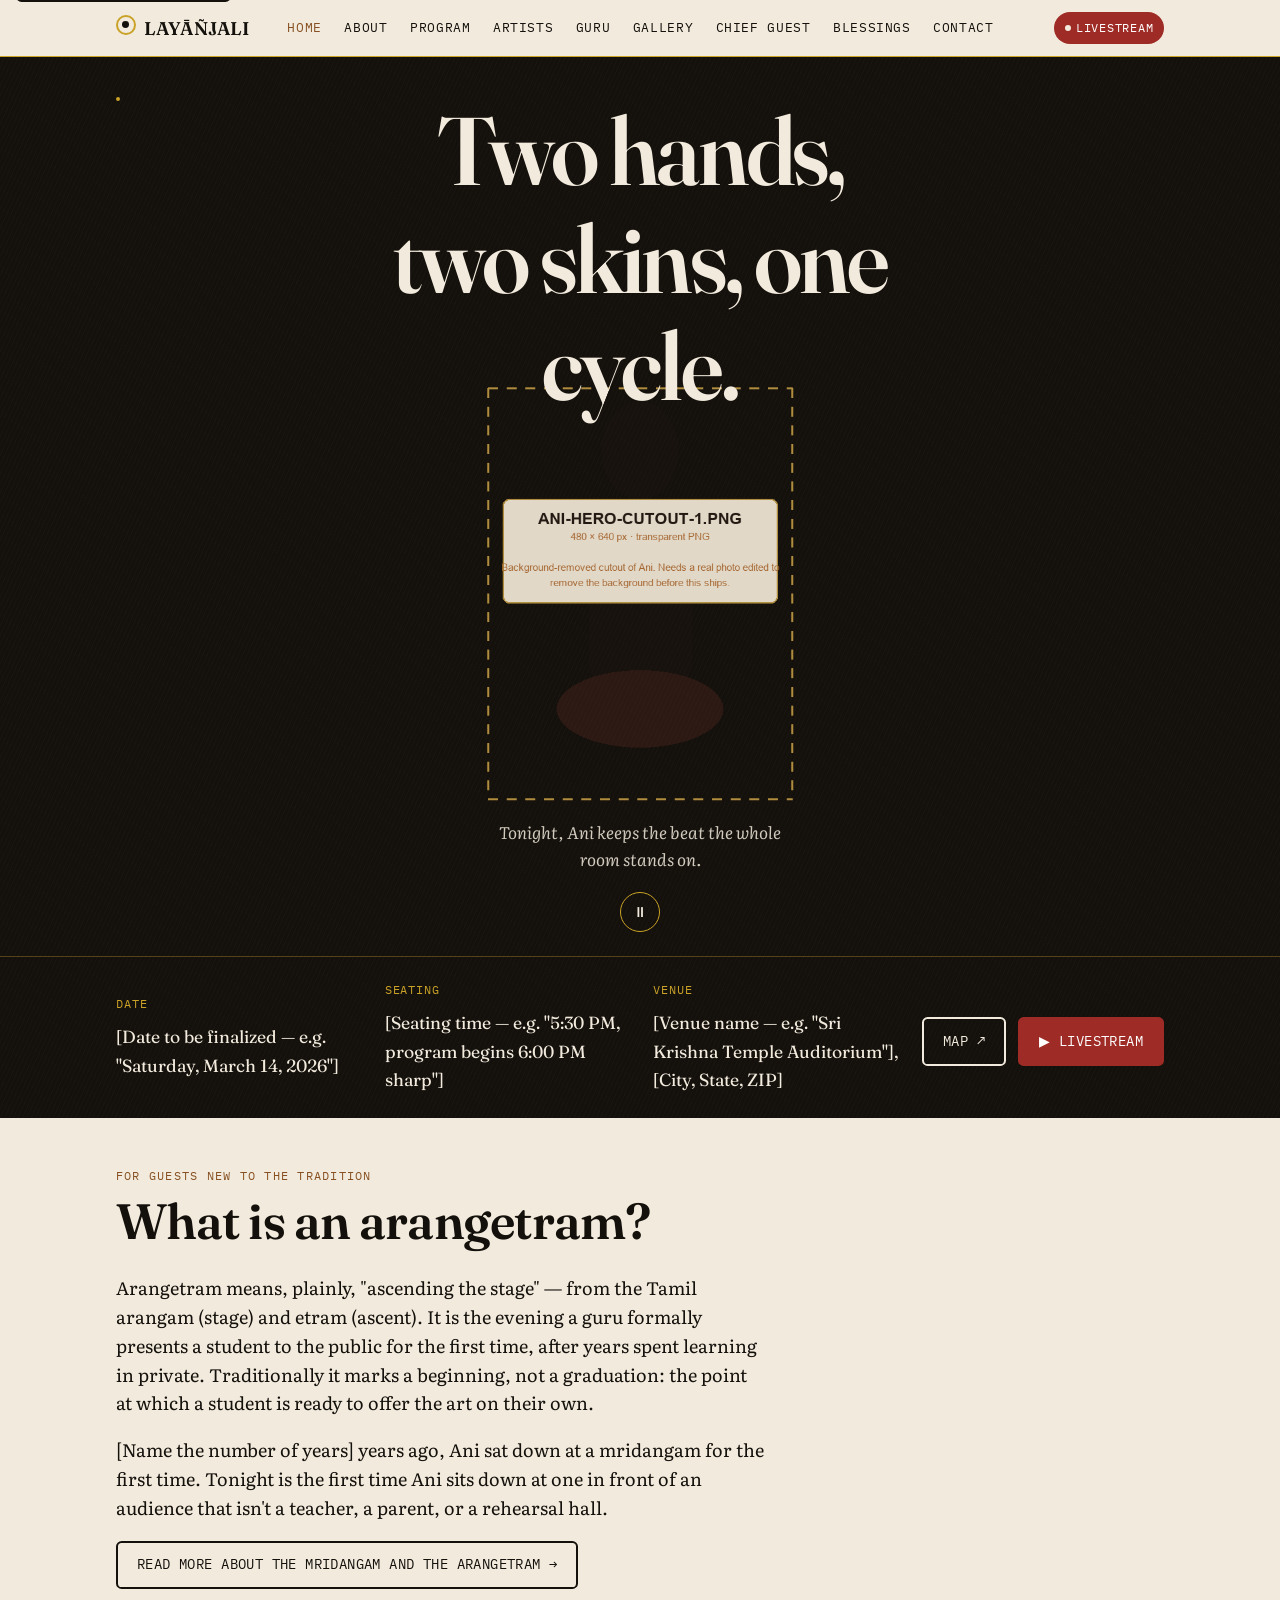
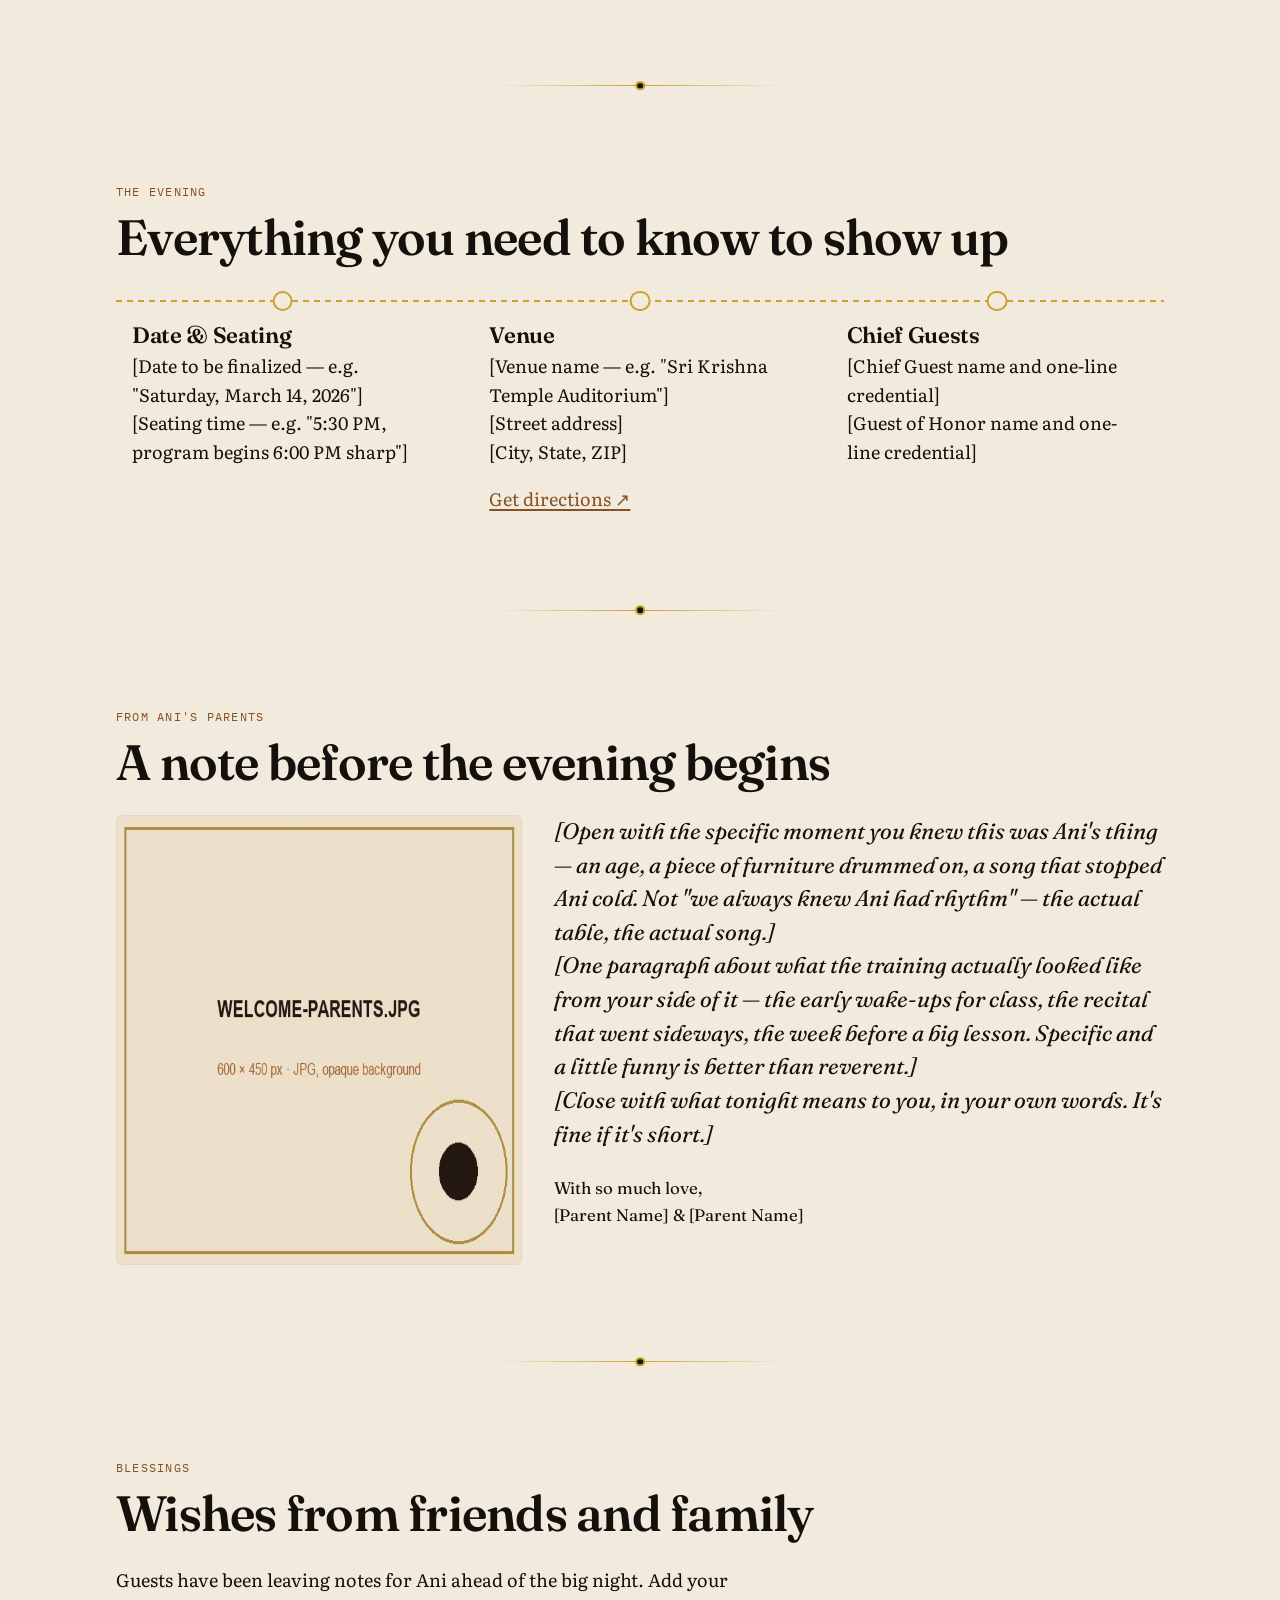
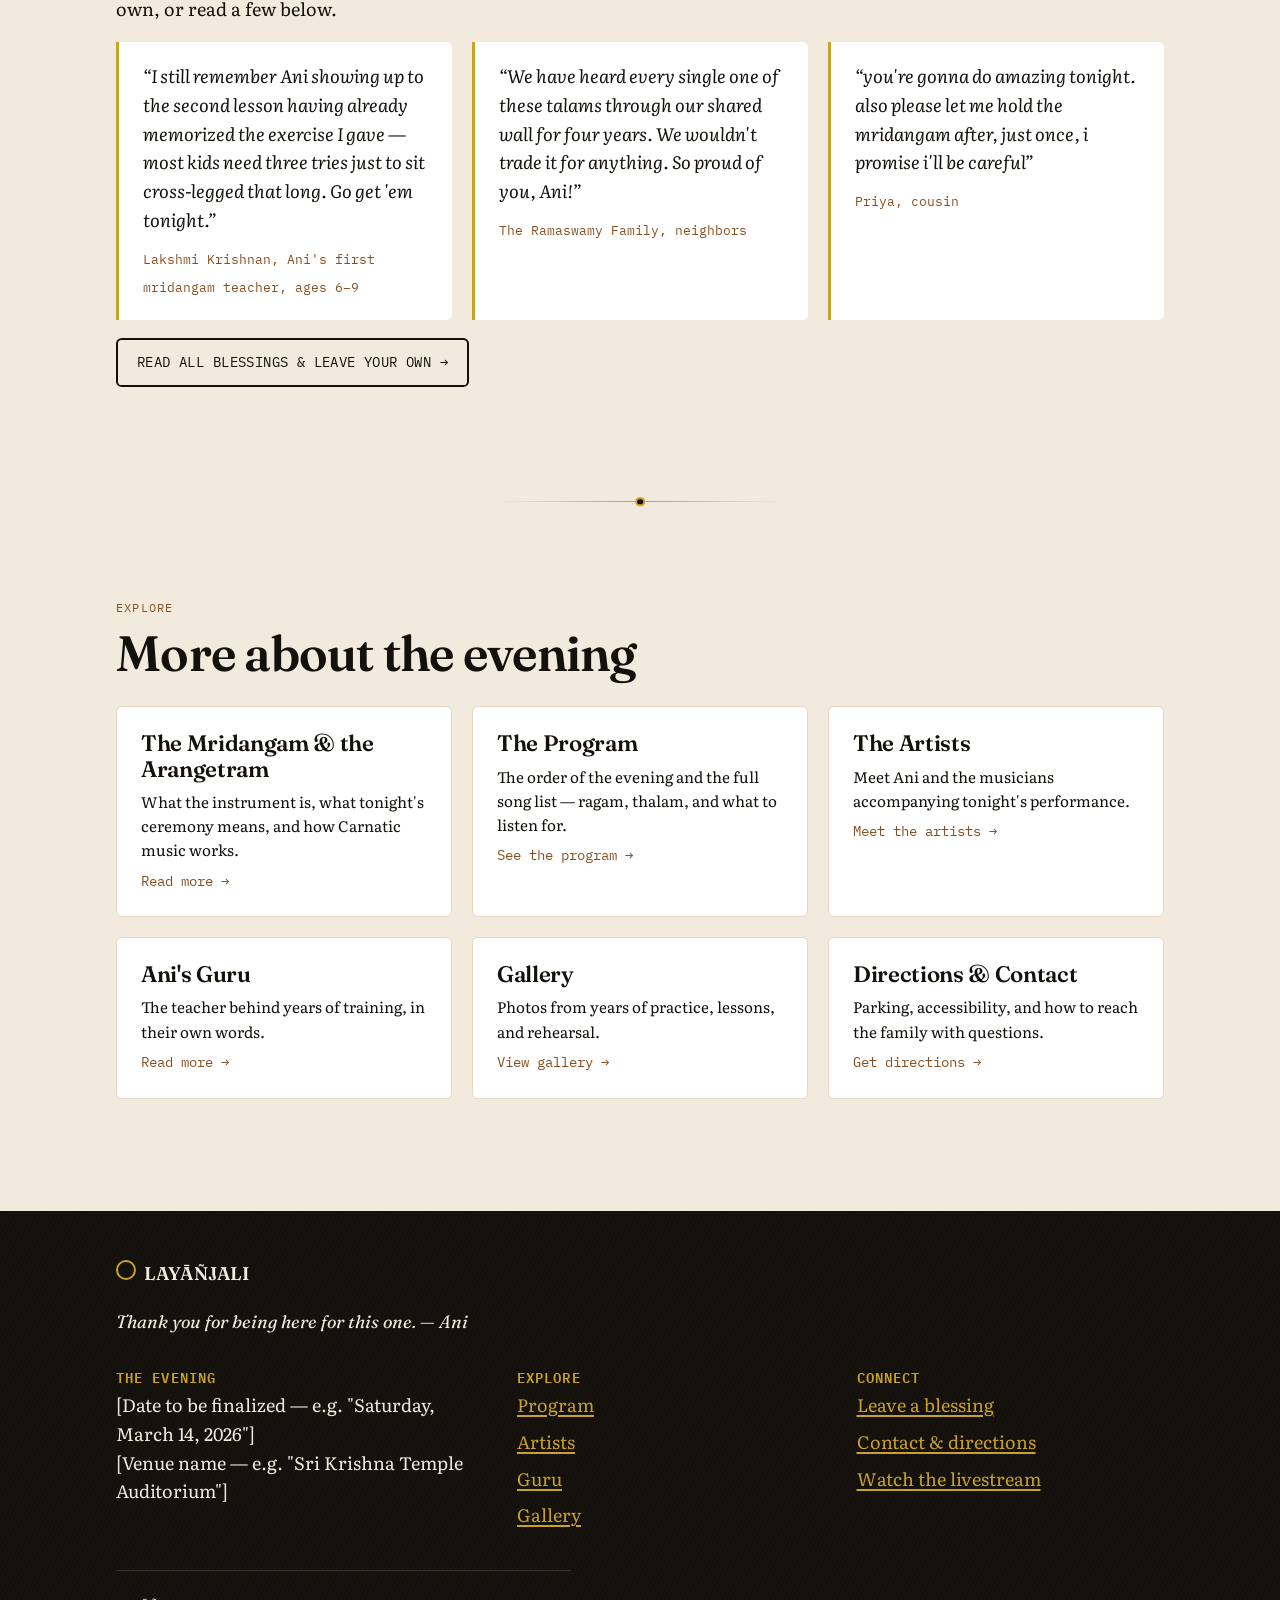
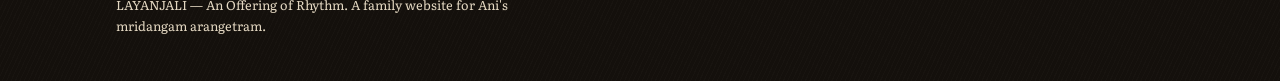
==== index.html @ 980a4de4 "Initial Commit" ====
<!doctype html>
<html lang="en">
<head>
  <meta charset="UTF-8">
  <meta name="viewport" content="width=device-width, initial-scale=1">
  <title>Layāñjali — An Offering of Rhythm | Ani's Mridangam Arangetram</title>
  <meta name="description" content="Join us for Layāñjali, an evening of Carnatic percussion marking Ani's mridangam arangetram — the debut solo stage performance after years of training.">
  <meta property="og:title" content="Layāñjali — An Offering of Rhythm">
  <meta property="og:description" content="Ani's mridangam arangetram. Join us in person or by livestream.">
  <meta property="og:type" content="website">
  <link rel="icon" href="data:image/svg+xml,%3Csvg xmlns='http://www.w3.org/2000/svg' viewBox='0 0 32 32'%3E%3Ccircle cx='16' cy='16' r='14' fill='%23f3e9d8' stroke='%23b08d3e' stroke-width='2'/%3E%3Ccircle cx='16' cy='16' r='6' fill='%23241912'/%3E%3C/svg%3E">
  <link rel="preconnect" href="https://fonts.googleapis.com">
  <link rel="preconnect" href="https://fonts.gstatic.com" crossorigin>
  <link href="https://fonts.googleapis.com/css2?family=Fraunces:ital,wght@0,500;0,600;1,500&amp;family=Literata:ital,wght@0,400;0,600;1,400&amp;family=IBM+Plex+Mono:wght@400;500&amp;display=swap" rel="stylesheet">
  <link rel="stylesheet" href="css/style.css">
  <link rel="stylesheet" href="css/print.css" media="print">
</head>
<body data-page="home">
  <a class="skip-link" href="#main">Skip to main content</a>
  <header class="site-header" id="site-header"></header>

  <main id="main">
    <!--
      {{CONFIRM_TITLE_WITH_GURU}}: the concept title "Layāñjali" (laya + añjali)
      is a proposal, not a final decision — confirm its wording and connotation
      with Ani's guru before it goes on any printed invitations. See README.md.
    -->
    <section class="hero">
      <div class="hero__texture" aria-hidden="true"></div>
      <div class="container">
        <div class="hero__stage">
          <span id="hero-tala-ring" class="hero__ring-halo"></span>
          <div class="hero__slides" id="hero-slides" aria-roledescription="carousel" aria-label="About tonight"></div>
        </div>
        <div class="hero__controls">
          <button class="hero__pause" id="hero-pause" aria-label="Pause slideshow" aria-pressed="false">⏸</button>
        </div>
      </div>
      <p class="visually-hidden" id="hero-live-region" aria-live="polite"></p>
      <div class="event-strip" id="event-strip"></div>
    </section>

    <section class="section container">
      <span class="eyebrow">For guests new to the tradition</span>
      <h2>What is an arangetram?</h2>
      <div id="arangetram-teaser"></div>
    </section>

    <div class="tala-divider" aria-hidden="true"><span class="tala-divider__arc"></span></div>

    <section class="section container">
      <span class="eyebrow">The Evening</span>
      <h2>Everything you need to know to show up</h2>
      <div class="evening-blocks" id="evening-blocks"></div>
    </section>

    <div class="tala-divider" aria-hidden="true"><span class="tala-divider__arc"></span></div>

    <section class="section container">
      <span class="eyebrow">From Ani's parents</span>
      <h2>A note before the evening begins</h2>
      <div class="welcome" id="parents-welcome"></div>
    </section>

    <div class="tala-divider" aria-hidden="true"><span class="tala-divider__arc"></span></div>

    <section class="section container">
      <span class="eyebrow">Blessings</span>
      <h2>Wishes from friends and family</h2>
      <p>Guests have been leaving notes for Ani ahead of the big night. Add your own, or read a few below.</p>
      <ul class="card-grid" id="blessings-preview" style="list-style:none;padding:0;"></ul>
      <p><a class="btn" href="blessings.html">Read all blessings &amp; leave your own →</a></p>
    </section>

    <div class="tala-divider" aria-hidden="true"><span class="tala-divider__arc"></span></div>

    <section class="section container">
      <span class="eyebrow">Explore</span>
      <h2>More about the evening</h2>
      <div class="card-grid">
        <a class="card" href="about.html">
          <h3>The Mridangam &amp; the Arangetram</h3>
          <p>What the instrument is, what tonight's ceremony means, and how Carnatic music works.</p>
          <span class="card__arrow">Read more →</span>
        </a>
        <a class="card" href="program.html">
          <h3>The Program</h3>
          <p>The order of the evening and the full song list — ragam, thalam, and what to listen for.</p>
          <span class="card__arrow">See the program →</span>
        </a>
        <a class="card" href="artists.html">
          <h3>The Artists</h3>
          <p>Meet Ani and the musicians accompanying tonight's performance.</p>
          <span class="card__arrow">Meet the artists →</span>
        </a>
        <a class="card" href="guru.html">
          <h3>Ani's Guru</h3>
          <p>The teacher behind years of training, in their own words.</p>
          <span class="card__arrow">Read more →</span>
        </a>
        <a class="card" href="gallery.html">
          <h3>Gallery</h3>
          <p>Photos from years of practice, lessons, and rehearsal.</p>
          <span class="card__arrow">View gallery →</span>
        </a>
        <a class="card" href="contact.html">
          <h3>Directions &amp; Contact</h3>
          <p>Parking, accessibility, and how to reach the family with questions.</p>
          <span class="card__arrow">Get directions →</span>
        </a>
      </div>
    </section>
  </main>

  <footer class="site-footer" id="site-footer"></footer>

  <script src="js/content.js"></script>
  <script src="js/render.js"></script>
  <script src="js/main.js"></script>
</body>
</html>
---- css/style.css ----
/* =========================================================================
   Layāñjali — main stylesheet
   Design system: jackfruit wood, syahi black, brass, leather lacing, chalk.
   Mobile-first. See README.md for the palette/type rationale.
   ========================================================================= */

:root {
  /* palette — see README "Palette & contrast" for the full ratio table */
  --syahi: #14100c;        /* near-black drumhead paste — dark ground */
  --chalk: #f2ebdd;        /* kolam chalk — light ground / text-on-dark */
  --chalk-dim: #e4d8c2;    /* chalk, dimmed — hairlines/borders on light bg */
  --jackfruit: #a9642b;    /* wood — fills, icons, buttons (pair with white text) */
  --jackfruit-ink: #875022;/* wood, darkened — link/text color on light bg only */
  --lacing: #6e4b2a;       /* leather lacing — borders/chips, never text-on-dark */
  --brass: #c9a227;        /* temple brass — ornament, ring, links on dark bg */
  --kumkum: #9e2b25;       /* single hot accent — livestream pill, primary CTA */
  --white: #ffffff;

  /* type */
  --font-display: "Fraunces", "Iowan Old Style", "Georgia", serif;
  --font-body: "Literata", "Iowan Old Style", "Georgia", serif;
  --font-mono: "IBM Plex Mono", "SFMono-Regular", Menlo, Consolas, monospace;

  --step-0: clamp(1rem, 0.95rem + 0.25vw, 1.125rem);
  --step-1: clamp(1.2rem, 1.1rem + 0.5vw, 1.4rem);
  --step-2: clamp(1.55rem, 1.3rem + 1.2vw, 2.1rem);
  --step-3: clamp(2.1rem, 1.6rem + 2.2vw, 3.1rem);
  --step-4: clamp(2.9rem, 2rem + 4vw, 5rem);
  --step-hero: clamp(3.1rem, 2.2rem + 5vw, 6rem);

  --content-max: 68rem;
  --radius: 0.35rem;
  --focus-ring: 3px solid var(--brass);
}

*, *::before, *::after { box-sizing: border-box; }

html {
  scroll-behavior: smooth;
}
@media (prefers-reduced-motion: reduce) {
  html { scroll-behavior: auto; }
  *, *::before, *::after {
    animation-duration: 0.001ms !important;
    animation-iteration-count: 1 !important;
    transition-duration: 0.001ms !important;
    scroll-behavior: auto !important;
  }
}

body {
  margin: 0;
  background: var(--chalk);
  color: var(--syahi);
  font-family: var(--font-body);
  font-size: var(--step-0);
  line-height: 1.6;
  -webkit-font-smoothing: antialiased;
  min-width: 0;
}

img { max-width: 100%; display: block; }

h1, h2, h3, h4 {
  font-family: var(--font-display);
  color: var(--syahi);
  line-height: 1.12;
  letter-spacing: -0.015em;
  margin: 0 0 0.5em;
  font-weight: 600;
}
h1 { font-size: var(--step-4); }
h2 { font-size: var(--step-3); }
h3 { font-size: var(--step-2); }
h4 { font-size: var(--step-1); }

p { margin: 0 0 1em; max-width: 65ch; }

a {
  color: var(--jackfruit-ink);
  text-decoration-thickness: 1.5px;
  text-underline-offset: 0.15em;
}
a:hover { color: var(--kumkum); }

:focus-visible {
  outline: var(--focus-ring);
  outline-offset: 3px;
}

.container {
  max-width: var(--content-max);
  margin-inline: auto;
  padding-inline: 1.25rem;
  min-width: 0;
}

.visually-hidden {
  position: absolute;
  width: 1px; height: 1px;
  overflow: hidden;
  clip: rect(0 0 0 0);
  white-space: nowrap;
  border: 0; padding: 0; margin: -1px;
}

.skip-link {
  position: absolute;
  left: 1rem;
  top: -3rem;
  background: var(--syahi);
  color: var(--chalk);
  padding: 0.6em 1em;
  border-radius: var(--radius);
  z-index: 200;
  transition: top 0.2s ease;
}
.skip-link:focus { top: 1rem; }

/* -------------------------------------------------------------------- */
/* Wordmark                                                              */
/* -------------------------------------------------------------------- */

.wordmark {
  display: inline-flex;
  align-items: baseline;
  gap: 0.5rem;
  font-family: var(--font-display);
  font-weight: 600;
  letter-spacing: 0.01em;
  color: var(--syahi);
  text-decoration: none;
  min-width: 0;
}
.wordmark:hover { color: var(--syahi); }
.wordmark__mark {
  position: relative;
  display: inline-block;
  width: 1.1em;
  height: 1.1em;
  border-radius: 50%;
  border: 2px solid var(--brass);
  flex: none;
}
.wordmark__mark::after {
  content: "";
  position: absolute;
  inset: 28%;
  border-radius: 50%;
  background: var(--syahi);
}
.wordmark__text {
  font-size: 1.15rem;
  overflow: hidden;
  text-overflow: ellipsis;
  white-space: nowrap;
}

/* -------------------------------------------------------------------- */
/* Tala ring — the signature element. An 8-tick ring standing for the    */
/* 8-beat Adi talam cycle: a syahi hub, 8 ticks, the first beat (sam)    */
/* visually distinct, and one tick lit per carousel transition.         */
/* -------------------------------------------------------------------- */

.tala-ring {
  --size: 2.75rem;
  width: var(--size);
  height: var(--size);
  position: relative;
  flex: none;
}
.tala-ring__hub {
  position: absolute;
  inset: 30%;
  border-radius: 50%;
  background: var(--syahi);
  border: 2px solid var(--brass);
}
.tala-ring__tick {
  position: absolute;
  width: 6%;
  height: 20%;
  left: 50%;
  top: 3%;
  background: var(--chalk-dim);
  transform-origin: 50% calc(var(--size) * 0.47);
  border-radius: 3px;
  opacity: 0.6;
}
.tala-ring__tick.is-sam {
  height: 26%;
  width: 8%;
  background: var(--brass);
  opacity: 0.85;
}
.tala-ring__tick.is-active {
  background: var(--kumkum);
  opacity: 1;
  box-shadow: 0 0 0.6em rgba(158, 43, 37, 0.55);
}
.tala-ring__tick.is-sam.is-active { background: var(--brass); box-shadow: 0 0 0.6em rgba(201, 162, 39, 0.6); }
.tala-ring[data-count="8"] .tala-ring__tick:nth-of-type(1) { transform: translateX(-50%) rotate(0deg); }
.tala-ring[data-count="8"] .tala-ring__tick:nth-of-type(2) { transform: translateX(-50%) rotate(45deg); }
.tala-ring[data-count="8"] .tala-ring__tick:nth-of-type(3) { transform: translateX(-50%) rotate(90deg); }
.tala-ring[data-count="8"] .tala-ring__tick:nth-of-type(4) { transform: translateX(-50%) rotate(135deg); }
.tala-ring[data-count="8"] .tala-ring__tick:nth-of-type(5) { transform: translateX(-50%) rotate(180deg); }
.tala-ring[data-count="8"] .tala-ring__tick:nth-of-type(6) { transform: translateX(-50%) rotate(225deg); }
.tala-ring[data-count="8"] .tala-ring__tick:nth-of-type(7) { transform: translateX(-50%) rotate(270deg); }
.tala-ring[data-count="8"] .tala-ring__tick:nth-of-type(8) { transform: translateX(-50%) rotate(315deg); }

/* the hero halo variant: large, sits behind the portrait as a compositional anchor */
.hero__ring-halo.tala-ring {
  --size: clamp(220px, 28vw + 140px, 300px);
  position: absolute;
  top: 46%;
  left: 50%;
  transform: translate(-50%, -50%);
  z-index: 0;
}
.hero__ring-halo .tala-ring__tick { background: rgba(242, 235, 221, 0.28); }
.hero__ring-halo .tala-ring__tick.is-sam { background: var(--brass); opacity: 0.9; }
.hero__ring-halo .tala-ring__tick.is-active { background: var(--kumkum); opacity: 1; }
.hero__ring-halo .tala-ring__tick.is-sam.is-active { background: var(--brass); }
.hero__ring-halo .tala-ring__hub { border-color: var(--brass); background: var(--syahi); }

.tala-divider {
  display: flex;
  justify-content: center;
  margin: 3rem 0;
}
.tala-divider__arc {
  width: 100%;
  max-width: 18rem;
  height: 1px;
  background: linear-gradient(to right, transparent, var(--brass), transparent);
  position: relative;
}
.tala-divider__arc::before {
  content: "";
  position: absolute;
  left: 50%;
  top: 50%;
  transform: translate(-50%, -50%);
  width: 0.6rem;
  height: 0.6rem;
  border-radius: 50%;
  background: var(--syahi);
  border: 2px solid var(--brass);
}

/* -------------------------------------------------------------------- */
/* Header / nav — explicit 3-column grid: wordmark / centered nav /      */
/* livestream+toggle. min-width:0 on every column so a long nav list    */
/* wraps or shrinks instead of forcing the row wider than the viewport. */
/* -------------------------------------------------------------------- */

.site-header {
  position: sticky;
  top: 0;
  z-index: 100;
  background: var(--chalk);
  border-bottom: 1px solid var(--brass);
}
.header-grid {
  display: grid;
  grid-template-columns: auto 1fr auto;
  align-items: center;
  gap: 1rem;
  padding-block: 0.75rem;
}
.header-grid > * { min-width: 0; }
.header-grid .wordmark { grid-column: 1; justify-self: start; }
.header-grid .nav-drawer { grid-column: 2; justify-self: center; }
.header-grid .header-actions { grid-column: 3; justify-self: end; }

.header-actions {
  display: flex;
  align-items: center;
  gap: 0.75rem;
  min-width: 0;
}

.livestream-pill {
  display: inline-flex;
  align-items: center;
  gap: 0.4em;
  background: var(--kumkum);
  color: var(--white);
  font-family: var(--font-mono);
  font-size: 0.78rem;
  letter-spacing: 0.06em;
  text-transform: uppercase;
  padding: 0.5em 0.85em;
  border-radius: 999px;
  text-decoration: none;
  white-space: nowrap;
}
.livestream-pill:hover { background: var(--syahi); color: var(--white); }
.livestream-pill__dot {
  width: 0.5em; height: 0.5em; border-radius: 50%;
  background: var(--chalk);
  animation: pulse 2s ease-in-out infinite;
  flex: none;
}
@keyframes pulse { 0%, 100% { opacity: 1; } 50% { opacity: 0.35; } }

/* Below ~352px, wordmark + pill label + hamburger can't all fit legibly —
   drop the pill to an icon-only dot so nothing truncates or overlaps. */
@media (max-width: 22rem) {
  .livestream-pill { padding: 0.5em; }
  .livestream-pill__label { display: none; }
  .header-actions { gap: 0.5rem; }
}

.menu-toggle {
  background: none;
  border: 2px solid var(--syahi);
  border-radius: var(--radius);
  width: 2.75rem;
  height: 2.75rem;
  display: inline-flex;
  align-items: center;
  justify-content: center;
  cursor: pointer;
  flex: none;
}
.menu-toggle__bars,
.menu-toggle__bars::before,
.menu-toggle__bars::after {
  content: "";
  display: block;
  width: 1.4rem;
  height: 2px;
  background: var(--syahi);
  position: relative;
}
.menu-toggle__bars::before { position: absolute; top: -6px; }
.menu-toggle__bars::after { position: absolute; top: 6px; }

.nav-drawer {
  position: fixed;
  inset: 0;
  background: var(--syahi);
  color: var(--chalk);
  z-index: 150;
  transform: translateX(100%);
  transition: transform 0.35s ease;
  overflow-y: auto;
}
.nav-drawer.is-open { transform: translateX(0); }
.nav-drawer__top {
  display: flex;
  justify-content: space-between;
  align-items: center;
  padding: 1.1rem 1.25rem;
  border-bottom: 1px solid rgba(242,235,221,0.15);
}
.nav-drawer__top .wordmark, .nav-drawer__top .wordmark:hover { color: var(--chalk); }
.nav-drawer__close {
  background: none;
  border: 2px solid var(--chalk);
  color: var(--chalk);
  width: 2.75rem;
  height: 2.75rem;
  border-radius: var(--radius);
  font-size: 1.4rem;
  line-height: 1;
  cursor: pointer;
}
.nav-drawer__list {
  list-style: none;
  margin: 0;
  padding: 1rem 1.25rem 2rem;
}
.nav-drawer__list li + li { border-top: 1px solid rgba(242,235,221,0.12); }
.nav-drawer__list a {
  display: block;
  padding: 1rem 0.25rem;
  color: var(--chalk);
  text-decoration: none;
  font-family: var(--font-display);
  font-size: 1.2rem;
}
.nav-drawer__list a:hover,
.nav-drawer__list a[aria-current="page"] { color: var(--brass); }
.nav-drawer__list a.is-livestream { color: var(--kumkum); }

@media (min-width: 60rem) {
  .menu-toggle { display: none; }
  .nav-drawer {
    position: static;
    inset: auto;
    transform: none;
    background: none;
    color: inherit;
    overflow: visible;
    z-index: auto;
    min-width: 0;
  }
  .nav-drawer__top, .nav-drawer__close { display: none; }
  .nav-drawer__list {
    display: flex;
    flex-wrap: wrap;
    align-items: center;
    justify-content: center;
    gap: 1.1rem 1.4rem;
    padding: 0;
    min-width: 0;
  }
  .nav-drawer__list li { border: none !important; }
  .nav-drawer__list a {
    font-family: var(--font-mono);
    font-size: 0.8rem;
    text-transform: uppercase;
    letter-spacing: 0.05em;
    color: var(--syahi);
    padding: 0.25rem 0;
    white-space: nowrap;
  }
  .nav-drawer__list a:hover,
  .nav-drawer__list a[aria-current="page"] { color: var(--jackfruit-ink); }
  .nav-drawer__list a.is-livestream { display: none; }
}

/* -------------------------------------------------------------------- */
/* Buttons                                                               */
/* -------------------------------------------------------------------- */

.btn {
  display: inline-flex;
  align-items: center;
  gap: 0.5em;
  font-family: var(--font-mono);
  font-size: 0.85rem;
  letter-spacing: 0.03em;
  text-transform: uppercase;
  text-decoration: none;
  padding: 0.85em 1.4em;
  border-radius: var(--radius);
  border: 2px solid var(--syahi);
  color: var(--syahi);
  background: transparent;
  cursor: pointer;
}
.btn:hover { background: var(--syahi); color: var(--chalk); }
.btn--solid { background: var(--jackfruit); border-color: var(--jackfruit); color: var(--white); }
.btn--solid:hover { background: var(--syahi); border-color: var(--syahi); }
.btn--live { background: var(--kumkum); border-color: var(--kumkum); color: var(--white); }
.btn--live:hover { background: var(--syahi); border-color: var(--syahi); }
.btn--on-dark { border-color: var(--chalk); color: var(--chalk); }
.btn--on-dark:hover { background: var(--chalk); color: var(--syahi); }

/* -------------------------------------------------------------------- */
/* Hero — dark ground, cutout anchored large and bottom-aligned, the     */
/* headline overlapping it, the tala ring as a halo behind.              */
/* -------------------------------------------------------------------- */

.hero {
  position: relative;
  background: var(--syahi);
  color: var(--chalk);
  padding-block: 2.5rem 0;
  overflow: hidden;
}
.hero__texture {
  position: absolute;
  inset: 0;
  pointer-events: none;
  opacity: 0.5;
  background-image: repeating-linear-gradient(
    115deg,
    rgba(242, 235, 221, 0.035) 0px,
    rgba(242, 235, 221, 0.035) 1px,
    transparent 1px,
    transparent 4px
  );
}
.hero .container { position: relative; }

.hero__stage {
  position: relative;
  display: flex;
  justify-content: center;
  min-height: 24rem;
}
.hero__slides {
  position: relative;
  z-index: 1;
  width: 100%;
  min-height: 24rem;
}
.hero__slide {
  position: absolute;
  inset: 0;
  display: flex;
  flex-direction: column;
  align-items: center;
  justify-content: flex-end;
  text-align: center;
  opacity: 0;
  visibility: hidden;
  transition: opacity 0.6s ease;
}
.hero__slide.is-active { opacity: 1; visibility: visible; position: relative; }
.hero__text-col {
  position: relative;
  z-index: 2;
  margin-bottom: -1.75rem;
  padding-inline: 1rem;
  max-width: 22rem;
}
.hero__portrait {
  position: relative;
  z-index: 1;
  width: min(62vw, 280px);
  height: auto;
  aspect-ratio: 3 / 4;
  object-fit: contain;
  object-position: bottom;
}
.hero__headline {
  font-size: var(--step-hero);
  letter-spacing: -0.03em;
  color: var(--chalk);
  margin-bottom: 0;
}
.hero__subtitle {
  position: relative;
  z-index: 2;
  font-family: var(--font-body);
  font-style: italic;
  font-size: 1.05rem;
  color: var(--chalk);
  opacity: 0.85;
  max-width: 30ch;
  margin: 0.75rem auto 0;
}

.hero__controls {
  display: flex;
  align-items: center;
  justify-content: center;
  margin-block: 1.25rem 0.5rem;
}
.hero__pause {
  background: none;
  border: 1px solid var(--brass);
  border-radius: 999px;
  width: 2.5rem;
  height: 2.5rem;
  cursor: pointer;
  color: var(--chalk);
  font-size: 0.9rem;
}
.hero__pause:hover { background: rgba(242,235,221,0.1); }

.event-strip {
  background: var(--syahi);
  color: var(--chalk);
  margin-top: 1.5rem;
  border-top: 1px solid rgba(201,162,39,0.35);
}
.event-strip .container {
  display: grid;
  gap: 1rem;
  padding-block: 1.5rem;
}
.event-strip__row {
  display: flex;
  align-items: baseline;
  gap: 0.6rem;
  flex-wrap: wrap;
}
.event-strip__label {
  font-family: var(--font-mono);
  font-size: 0.72rem;
  text-transform: uppercase;
  letter-spacing: 0.08em;
  color: var(--brass);
}
.event-strip__value { font-family: var(--font-display); font-size: 1.1rem; }
.event-strip__actions {
  display: flex;
  flex-wrap: wrap;
  gap: 0.75rem;
  margin-top: 0.5rem;
}

@media (min-width: 60rem) {
  .hero__stage, .hero__slides { min-height: 30rem; }
  .hero__portrait { width: min(30vw, 320px); }
  .hero__text-col { max-width: 34rem; margin-bottom: -2.5rem; }
  .event-strip .container { grid-template-columns: repeat(3, 1fr) auto; align-items: center; }
}

/* -------------------------------------------------------------------- */
/* Sections, cards, generic content blocks                              */
/* -------------------------------------------------------------------- */

.section { padding-block: 3rem; }
.section--tight { padding-block: 1.5rem; }
.eyebrow {
  font-family: var(--font-mono);
  text-transform: uppercase;
  letter-spacing: 0.1em;
  font-size: 0.78rem;
  color: var(--jackfruit-ink);
  display: block;
  margin-bottom: 0.5rem;
}

.evening-blocks {
  position: relative;
  display: grid;
  gap: 0;
}
.evening-blocks::before {
  content: "";
  position: absolute;
  left: 0.6rem;
  top: 0.6rem;
  bottom: 0.6rem;
  width: 2px;
  background-image: repeating-linear-gradient(to bottom, var(--brass) 0 6px, transparent 6px 11px);
}
.evening-block {
  position: relative;
  padding: 0.75rem 0 1.5rem 2.25rem;
}
.evening-block::before {
  content: "";
  position: absolute;
  left: 0;
  top: 0.9rem;
  width: 1.3rem;
  height: 1.3rem;
  border-radius: 50%;
  background: var(--chalk);
  border: 2px solid var(--brass);
}
.evening-block h3 { font-size: var(--step-1); margin-bottom: 0.25rem; }

@media (min-width: 60rem) {
  .evening-blocks { grid-template-columns: repeat(3, 1fr); gap: 1.5rem; }
  .evening-blocks::before { left: 0; right: 0; top: 0.6rem; bottom: auto; width: auto; height: 2px; background-image: repeating-linear-gradient(to right, var(--brass) 0 6px, transparent 6px 11px); }
  .evening-block { padding: 2rem 1rem 0; }
  .evening-block::before { left: 50%; transform: translateX(-50%); top: 0; }
}

.card-grid {
  display: grid;
  gap: 1.25rem;
  grid-template-columns: 1fr;
}
@media (min-width: 40rem) { .card-grid { grid-template-columns: repeat(2, 1fr); } }
@media (min-width: 60rem) { .card-grid { grid-template-columns: repeat(3, 1fr); } }

.card {
  background: var(--white);
  border: 1px solid var(--chalk-dim);
  border-radius: var(--radius);
  padding: 1.5rem;
  display: flex;
  flex-direction: column;
  gap: 0.5rem;
  text-decoration: none;
  color: var(--syahi);
}
.card:hover { border-color: var(--brass); color: var(--syahi); }
.card h3 { margin-bottom: 0; font-size: var(--step-1); }
.card p { margin-bottom: 0; font-size: 0.95rem; }
.card__arrow { font-family: var(--font-mono); font-size: 0.85rem; color: var(--jackfruit-ink); }

/* Welcome note */
.welcome {
  display: grid;
  gap: 2rem;
  align-items: start;
}
.welcome__photo { border-radius: var(--radius); border: 1px solid var(--chalk-dim); }
.welcome blockquote {
  margin: 0;
  font-family: var(--font-display);
  font-size: var(--step-1);
  font-style: italic;
  line-height: 1.5;
}
.welcome__signoff {
  margin-top: 1.5rem;
  font-family: var(--font-display);
  white-space: pre-line;
  font-size: 1.05rem;
}
@media (min-width: 55rem) {
  .welcome { grid-template-columns: 0.8fr 1.2fr; }
}

/* Blessings */
.blessing-card {
  background: var(--white);
  border-left: 3px solid var(--brass);
  padding: 1.25rem 1.5rem;
  border-radius: 0 var(--radius) var(--radius) 0;
}
.blessing-card p { margin-bottom: 0.5rem; font-style: italic; }
.blessing-card cite { font-style: normal; font-family: var(--font-mono); font-size: 0.8rem; color: var(--jackfruit-ink); }

/* Program */
.program-order { list-style: none; margin: 0; padding: 0; }
.program-order li {
  display: grid;
  grid-template-columns: 1fr;
  gap: 0.15rem;
  padding: 1rem 0;
  border-bottom: 1px dashed var(--chalk-dim);
}
.program-order__item { font-family: var(--font-display); font-size: 1.1rem; }
.program-order__note { font-size: 0.9rem; color: var(--jackfruit-ink); }

.piece {
  background: var(--white);
  border: 1px solid var(--chalk-dim);
  border-radius: var(--radius);
  padding: 1.5rem;
  margin-bottom: 1.25rem;
}
.piece.is-thani { border-color: var(--kumkum); border-width: 2px; }
.piece__thani-tag {
  display: inline-block;
  font-family: var(--font-mono);
  font-size: 0.72rem;
  text-transform: uppercase;
  letter-spacing: 0.08em;
  background: var(--kumkum);
  color: var(--white);
  padding: 0.25em 0.6em;
  border-radius: 999px;
  margin-bottom: 0.75rem;
}
.piece__title { margin-bottom: 0.5rem; }
.piece__meta {
  display: flex;
  flex-wrap: wrap;
  gap: 0.5rem 1.25rem;
  font-family: var(--font-mono);
  font-size: 0.8rem;
  color: var(--syahi);
  margin-bottom: 0.9rem;
}
.piece__meta dt { display: inline; color: var(--jackfruit-ink); text-transform: uppercase; letter-spacing: 0.05em; }
.piece__meta dd { display: inline; margin: 0 0 0 0.3em; }
.piece__lyric { font-style: italic; color: var(--jackfruit-ink); margin-top: 0.75rem; margin-bottom: 0; }

/* Artist / guru cards */
.person-card {
  background: var(--white);
  border: 1px solid var(--chalk-dim);
  border-radius: var(--radius);
  padding: 1.5rem;
  text-align: center;
}
.person-card__photo {
  width: 9rem; height: 9rem;
  border-radius: 50%;
  object-fit: cover;
  margin: 0 auto 1rem;
  border: 3px solid var(--chalk-dim);
}
.person-card__instrument {
  font-family: var(--font-mono);
  font-size: 0.78rem;
  text-transform: uppercase;
  letter-spacing: 0.06em;
  color: var(--jackfruit-ink);
}
.person-card p { text-align: left; margin-top: 0.75rem; font-size: 0.92rem; }

.guru-hero {
  display: grid;
  gap: 2rem;
}
.guru-hero__photo { border-radius: var(--radius); border: 1px solid var(--chalk-dim); }
@media (min-width: 55rem) { .guru-hero { grid-template-columns: 0.7fr 1.3fr; align-items: start; } }
.guru-quote {
  background: var(--syahi);
  color: var(--chalk);
  padding: 2rem;
  border-radius: var(--radius);
  margin: 2rem 0;
}
.guru-quote h3 { color: var(--brass); }
.guru-quote p { max-width: none; font-family: var(--font-display); font-size: 1.15rem; font-style: italic; }

/* Gallery */
.gallery-grid {
  display: grid;
  grid-template-columns: repeat(2, 1fr);
  gap: 0.6rem;
}
@media (min-width: 40rem) { .gallery-grid { grid-template-columns: repeat(3, 1fr); } }
.gallery-grid button {
  padding: 0; border: none; background: none; cursor: pointer;
  aspect-ratio: 4 / 3; overflow: hidden; border-radius: var(--radius);
}
.gallery-grid img { width: 100%; height: 100%; object-fit: cover; }

.lightbox {
  position: fixed; inset: 0; background: rgba(20,16,12,0.94);
  display: none; align-items: center; justify-content: center;
  z-index: 300; padding: 1.5rem;
}
.lightbox.is-open { display: flex; }
.lightbox img { max-height: 80vh; max-width: 100%; border-radius: var(--radius); }
.lightbox__caption { color: var(--chalk); text-align: center; margin-top: 1rem; font-family: var(--font-mono); font-size: 0.85rem; }
.lightbox__close, .lightbox__prev, .lightbox__next {
  position: absolute;
  background: none;
  border: 2px solid var(--chalk);
  color: var(--chalk);
  border-radius: 999px;
  width: 2.75rem; height: 2.75rem;
  font-size: 1.2rem;
  cursor: pointer;
}
.lightbox__close { top: 1rem; right: 1rem; }
.lightbox__prev { left: 1rem; top: 50%; transform: translateY(-50%); }
.lightbox__next { right: 1rem; top: 50%; transform: translateY(-50%); }

/* Diagram (About page) */
.diagram {
  position: relative;
  max-width: 30rem;
  margin: 2rem auto;
}
.diagram img { border-radius: var(--radius); border: 1px solid var(--chalk-dim); }
.diagram__labels { list-style: none; margin: 1rem 0 0; padding: 0; display: grid; gap: 0.5rem; }
.diagram__labels li { font-size: 0.9rem; }
.diagram__labels b { font-family: var(--font-mono); color: var(--jackfruit-ink); }

.pullquote {
  border-left: 3px solid var(--kumkum);
  padding-left: 1.25rem;
  font-family: var(--font-display);
  font-size: var(--step-1);
  font-style: italic;
  margin: 2rem 0;
  max-width: 40ch;
}

.timeline { list-style: none; margin: 0; padding: 0; }
.timeline li { padding: 0.75rem 0; border-bottom: 1px dashed var(--chalk-dim); }
.timeline b { font-family: var(--font-mono); color: var(--jackfruit-ink); display: block; font-size: 0.8rem; text-transform: uppercase; letter-spacing: 0.05em; }

/* Forms */
.form-field { margin-bottom: 1.25rem; display: flex; flex-direction: column; gap: 0.4rem; }
.form-field label { font-family: var(--font-mono); font-size: 0.8rem; text-transform: uppercase; letter-spacing: 0.05em; }
.form-field input, .form-field textarea {
  font: inherit;
  padding: 0.75em;
  border: 1px solid var(--chalk-dim);
  border-radius: var(--radius);
  background: var(--white);
  color: var(--syahi);
}
.form-field input:focus, .form-field textarea:focus { border-color: var(--brass); }
.form-note { font-size: 0.85rem; color: var(--jackfruit-ink); }

/* Footer */
.site-footer {
  position: relative;
  background: var(--syahi);
  color: var(--chalk);
  padding-block: 3rem 2rem;
  margin-top: 4rem;
  overflow: hidden;
}
.site-footer::before {
  content: "";
  position: absolute;
  inset: 0;
  pointer-events: none;
  opacity: 0.5;
  background-image: repeating-linear-gradient(
    115deg,
    rgba(242, 235, 221, 0.035) 0px,
    rgba(242, 235, 221, 0.035) 1px,
    transparent 1px,
    transparent 4px
  );
}
.site-footer .container { position: relative; }
.site-footer .wordmark, .site-footer .wordmark:hover { color: var(--chalk); }
.site-footer a { color: var(--brass); }
.site-footer a:hover { color: var(--chalk); }
.footer-grid {
  display: grid;
  gap: 2rem;
  margin-top: 2rem;
}
@media (min-width: 45rem) { .footer-grid { grid-template-columns: 1.2fr 1fr 1fr; } }
.footer-grid h4 { color: var(--brass); font-size: 0.85rem; text-transform: uppercase; letter-spacing: 0.08em; font-family: var(--font-mono); }
.footer-grid ul { list-style: none; margin: 0; padding: 0; display: grid; gap: 0.5rem; }
.footer-signoff { font-family: var(--font-display); font-style: italic; margin-top: 1.25rem; color: var(--chalk); }
.footer-bottom {
  margin-top: 2.5rem;
  padding-top: 1.5rem;
  border-top: 1px solid rgba(242,235,221,0.15);
  font-size: 0.8rem;
  color: var(--chalk-dim);
}

/* Utility */
.mt-0 { margin-top: 0; }
.text-center { text-align: center; }
.placeholder-flag {
  display: inline-block;
  background: rgba(110,75,42,0.12);
  border: 1px dashed var(--lacing);
  color: var(--jackfruit-ink);
  font-family: var(--font-mono);
  font-size: 0.78rem;
  padding: 0.2em 0.5em;
  border-radius: var(--radius);
}
---- css/print.css ----
/* print.css — used when a guest prints program.html for a paper program.
   Loaded with media="print" on every page, but only program.html is tuned
   for it; other pages fall back to sane browser print defaults. */

@media print {
  .site-header, .nav-drawer, .menu-toggle, .event-strip,
  .hero__controls, .site-footer, .btn, .tala-divider,
  #blessing-form, .skip-link {
    display: none !important;
  }

  body {
    background: #fff;
    color: #000;
    font-size: 12pt;
  }

  a { color: #000; text-decoration: none; }
  a[href]::after { content: " (" attr(href) ")"; font-size: 9pt; }

  .container { max-width: 100%; padding: 0; }

  h1, h2, h3 { color: #000; page-break-after: avoid; }

  .piece {
    border: 1px solid #999;
    break-inside: avoid;
    page-break-inside: avoid;
    margin-bottom: 0.75rem;
  }
  .piece.is-thani { border: 2px solid #000; }
  .piece__thani-tag {
    background: none;
    color: #000;
    border: 1px solid #000;
  }

  .program-order li { break-inside: avoid; }

  .card-grid, .gallery-grid { display: none; }
}
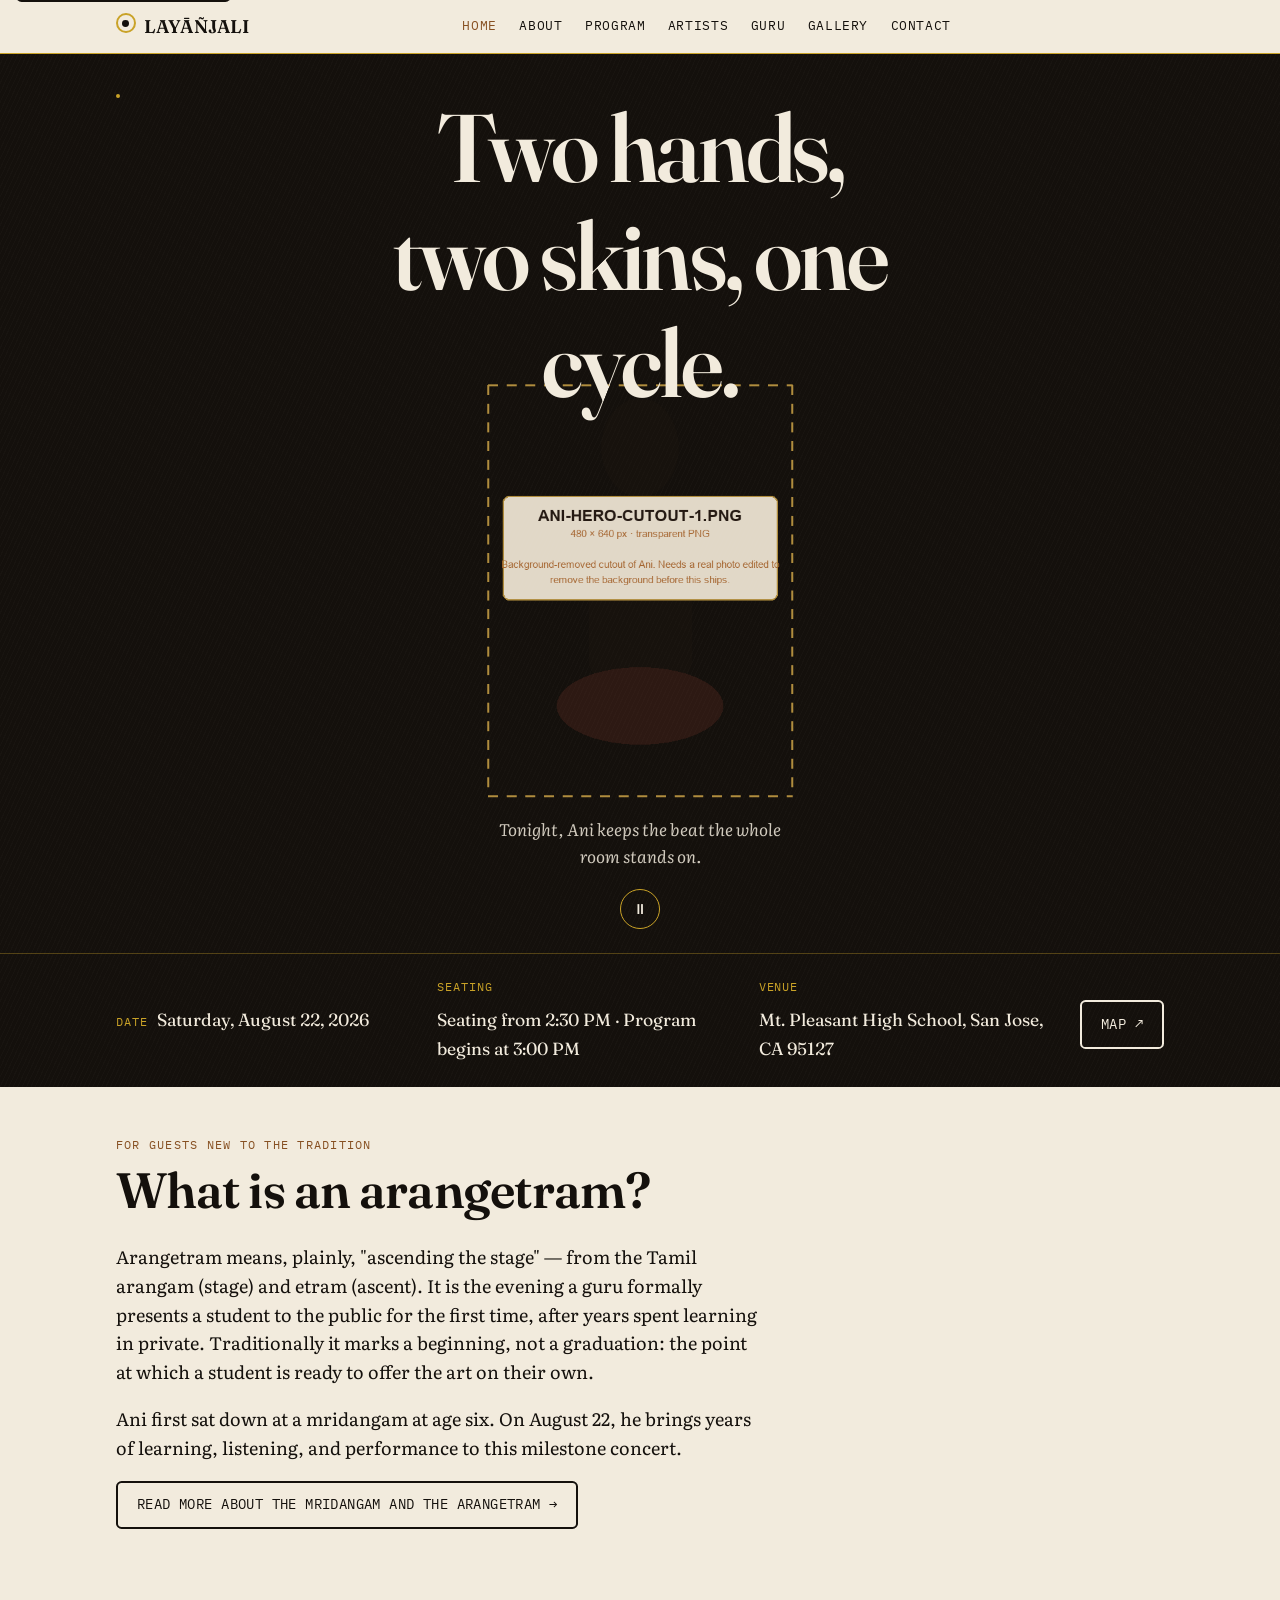
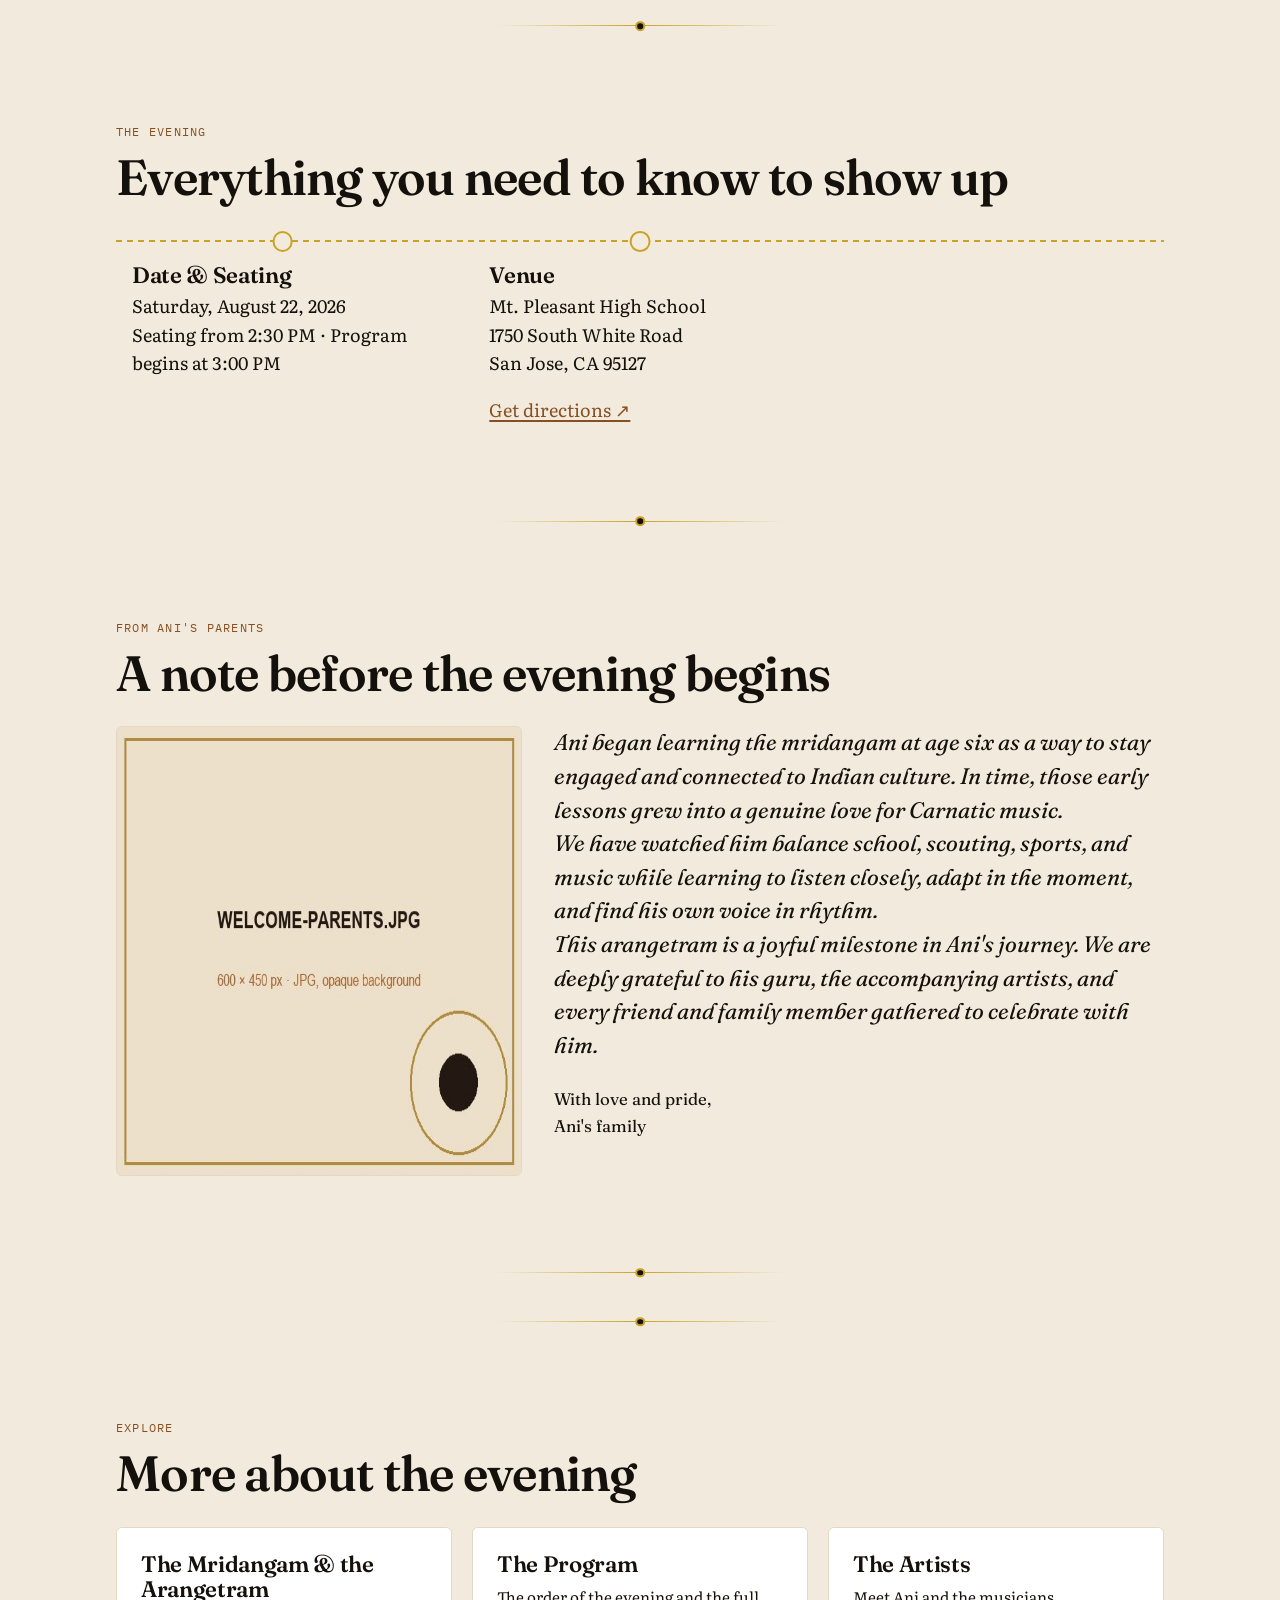
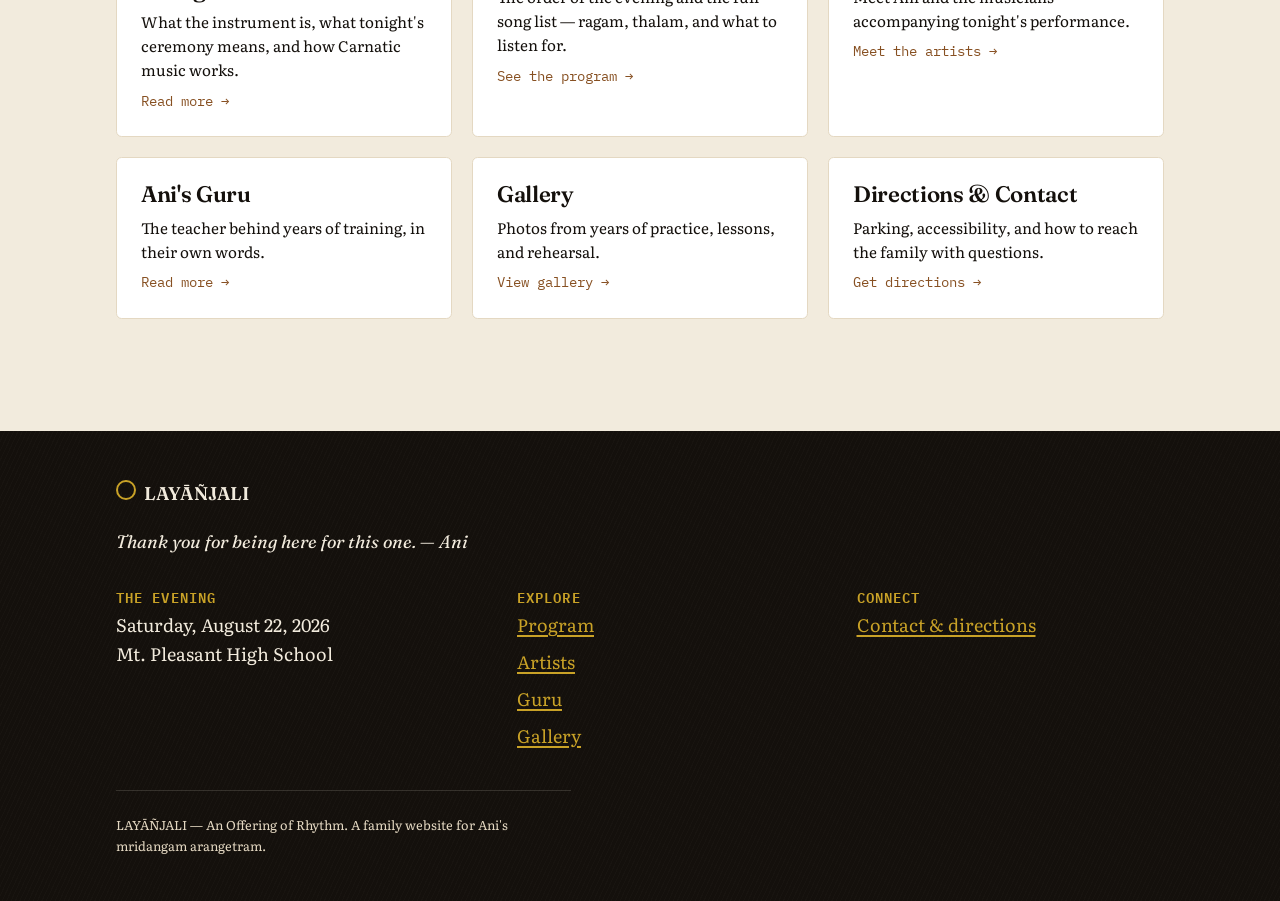
==== commit 52b8b18f: "Added Ani's Information" ====
--- a/index.html
+++ b/index.html
@@ -20,11 +20,6 @@
   <header class="site-header" id="site-header"></header>
 
   <main id="main">
-    <!--
-      {{CONFIRM_TITLE_WITH_GURU}}: the concept title "Layāñjali" (laya + añjali)
-      is a proposal, not a final decision — confirm its wording and connotation
-      with Ani's guru before it goes on any printed invitations. See README.md.
-    -->
     <section class="hero">
       <div class="hero__texture" aria-hidden="true"></div>
       <div class="container">
--- a/css/style.css
+++ b/css/style.css
@@ -715,6 +715,13 @@
   border-bottom: 1px dashed var(--chalk-dim);
 }
 .program-order__item { font-family: var(--font-display); font-size: 1.1rem; }
+.program-order__time {
+  font-family: var(--font-mono);
+  font-size: 0.78rem;
+  color: var(--kumkum);
+  letter-spacing: 0.04em;
+  text-transform: uppercase;
+}
 .program-order__note { font-size: 0.9rem; color: var(--jackfruit-ink); }
 
 .piece {
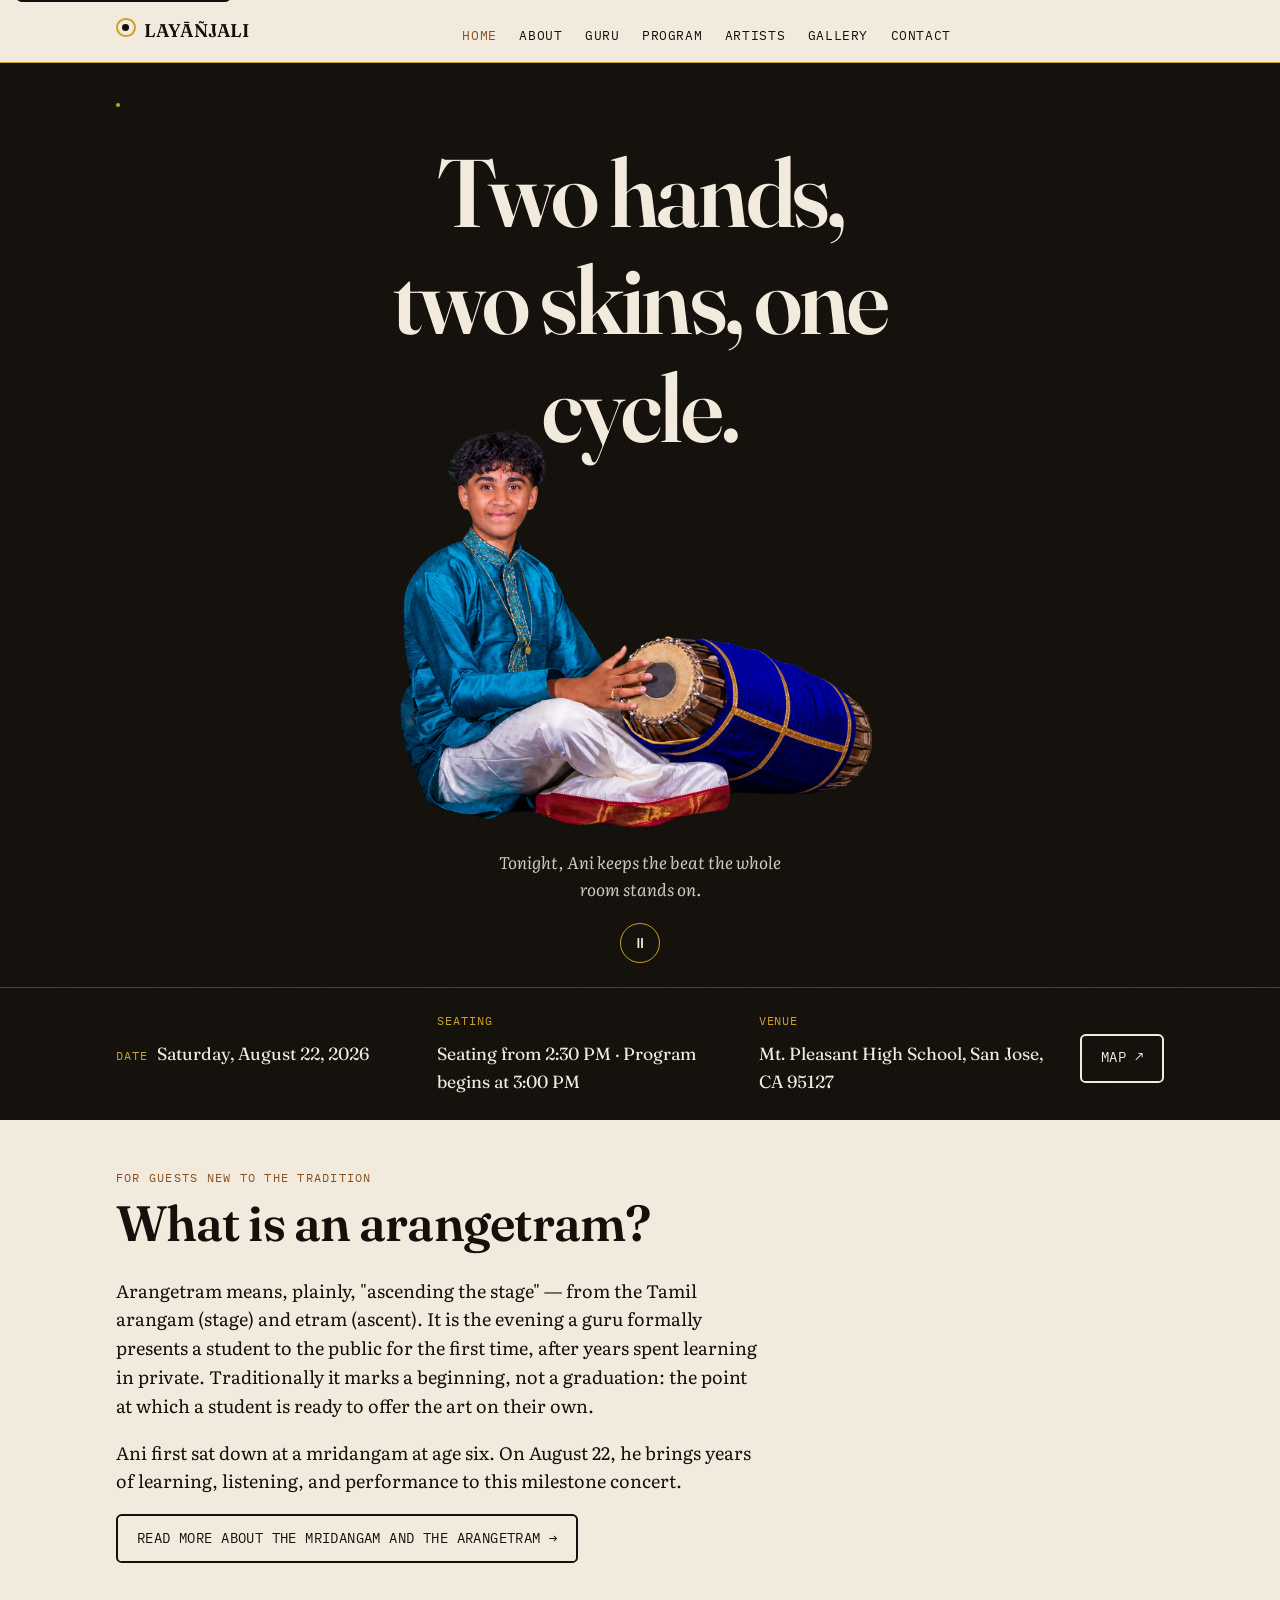
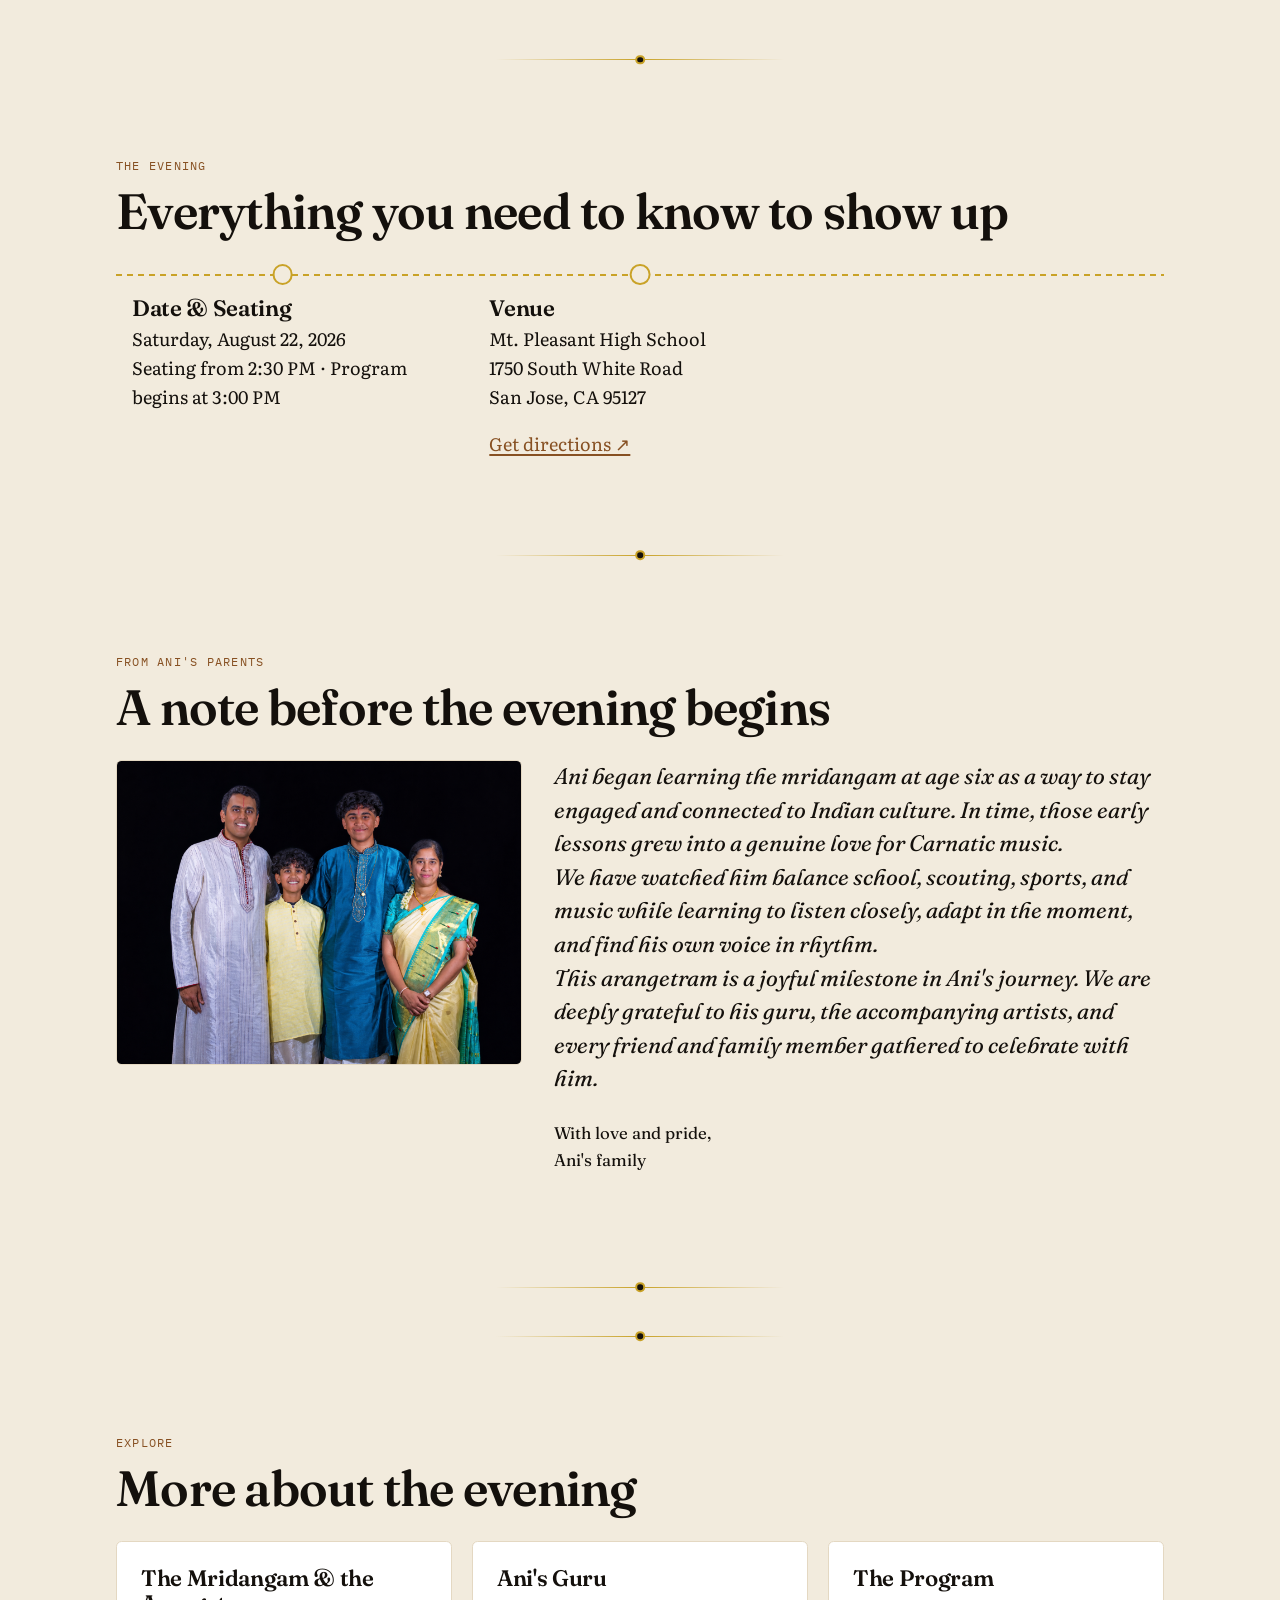
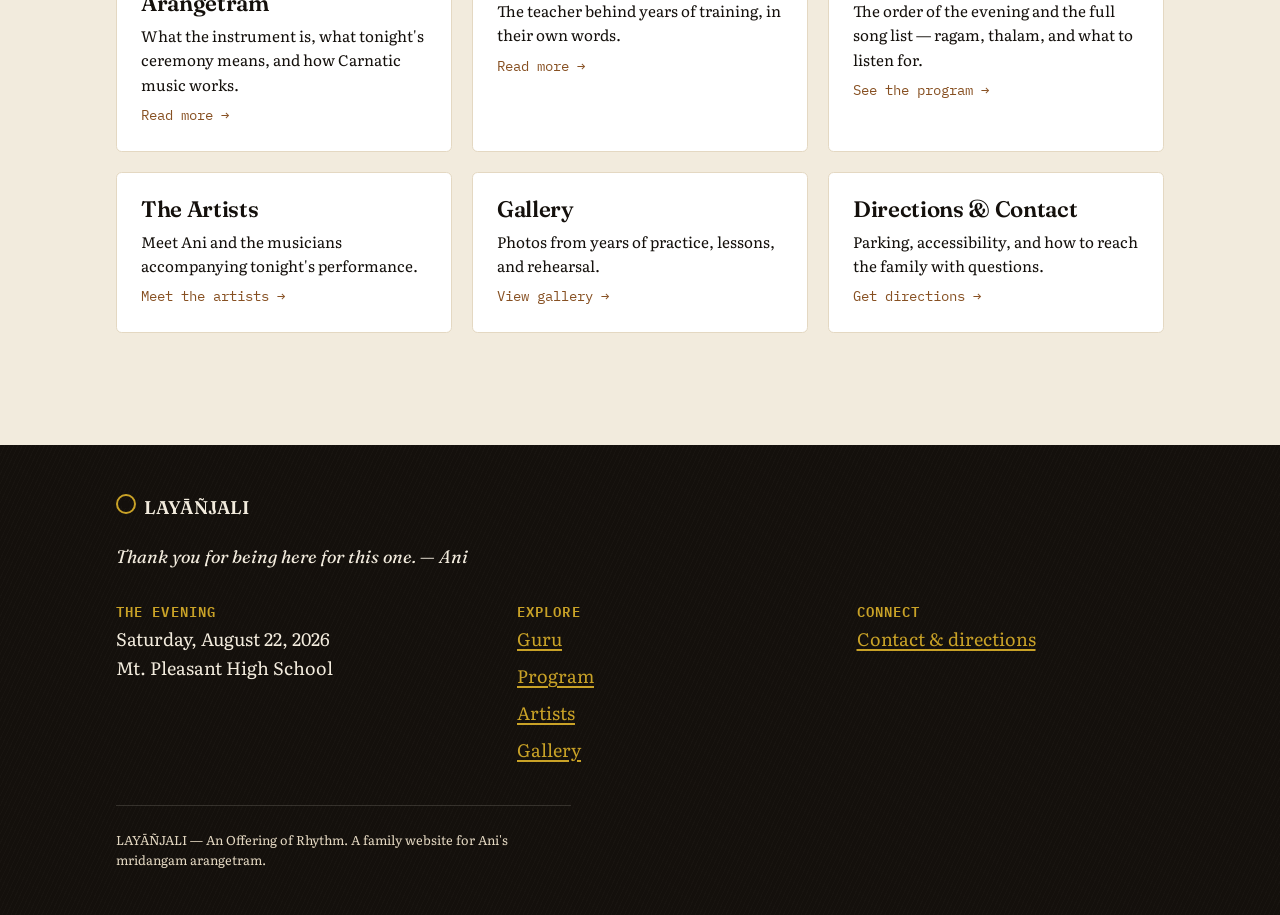
==== commit a1cc3825: "Reorder Guru nav, add violin photo and practice gallery images - Move Guru tab between About and Pro" ====
--- a/index.html
+++ b/index.html
@@ -78,6 +78,11 @@
           <p>What the instrument is, what tonight's ceremony means, and how Carnatic music works.</p>
           <span class="card__arrow">Read more →</span>
         </a>
+        <a class="card" href="guru.html">
+          <h3>Ani's Guru</h3>
+          <p>The teacher behind years of training, in their own words.</p>
+          <span class="card__arrow">Read more →</span>
+        </a>
         <a class="card" href="program.html">
           <h3>The Program</h3>
           <p>The order of the evening and the full song list — ragam, thalam, and what to listen for.</p>
@@ -87,11 +92,6 @@
           <h3>The Artists</h3>
           <p>Meet Ani and the musicians accompanying tonight's performance.</p>
           <span class="card__arrow">Meet the artists →</span>
-        </a>
-        <a class="card" href="guru.html">
-          <h3>Ani's Guru</h3>
-          <p>The teacher behind years of training, in their own words.</p>
-          <span class="card__arrow">Read more →</span>
         </a>
         <a class="card" href="gallery.html">
           <h3>Gallery</h3>
--- a/css/style.css
+++ b/css/style.css
@@ -270,7 +270,6 @@
 }
 .header-grid > * { min-width: 0; }
 .header-grid .wordmark { grid-column: 1; justify-self: start; }
-.header-grid .nav-drawer { grid-column: 2; justify-self: center; }
 .header-grid .header-actions { grid-column: 3; justify-self: end; }
 
 .header-actions {
@@ -337,49 +336,48 @@
 .menu-toggle__bars::before { position: absolute; top: -6px; }
 .menu-toggle__bars::after { position: absolute; top: 6px; }
 
+/* Mobile nav is a dropdown anchored under the hamburger toggle, not a
+   full-screen panel — .site-header is `position: sticky` (a positioned
+   ancestor), so this `position: absolute` is relative to the header bar. */
 .nav-drawer {
-  position: fixed;
-  inset: 0;
+  position: absolute;
+  top: 100%;
+  right: 1rem;
+  margin-top: 0.6rem;
+  width: min(15rem, calc(100vw - 2rem));
+  max-height: min(70vh, 26rem);
   background: var(--syahi);
   color: var(--chalk);
+  border-radius: var(--radius);
+  box-shadow: 0 1rem 2rem -0.5rem rgba(20, 16, 12, 0.5);
   z-index: 150;
-  transform: translateX(100%);
-  transition: transform 0.35s ease;
   overflow-y: auto;
-}
-.nav-drawer.is-open { transform: translateX(0); }
-.nav-drawer__top {
-  display: flex;
-  justify-content: space-between;
-  align-items: center;
-  padding: 1.1rem 1.25rem;
-  border-bottom: 1px solid rgba(242,235,221,0.15);
-}
-.nav-drawer__top .wordmark, .nav-drawer__top .wordmark:hover { color: var(--chalk); }
-.nav-drawer__close {
-  background: none;
-  border: 2px solid var(--chalk);
-  color: var(--chalk);
-  width: 2.75rem;
-  height: 2.75rem;
-  border-radius: var(--radius);
-  font-size: 1.4rem;
-  line-height: 1;
-  cursor: pointer;
+  transform-origin: top right;
+  transform: scale(0.96) translateY(-0.35rem);
+  opacity: 0;
+  visibility: hidden;
+  pointer-events: none;
+  transition: opacity 0.16s ease, transform 0.16s ease, visibility 0.16s;
+}
+.nav-drawer.is-open {
+  opacity: 1;
+  visibility: visible;
+  pointer-events: auto;
+  transform: scale(1) translateY(0);
 }
 .nav-drawer__list {
   list-style: none;
   margin: 0;
-  padding: 1rem 1.25rem 2rem;
+  padding: 0.4rem 0;
 }
 .nav-drawer__list li + li { border-top: 1px solid rgba(242,235,221,0.12); }
 .nav-drawer__list a {
   display: block;
-  padding: 1rem 0.25rem;
+  padding: 0.85rem 1.1rem;
   color: var(--chalk);
   text-decoration: none;
   font-family: var(--font-display);
-  font-size: 1.2rem;
+  font-size: 1.05rem;
 }
 .nav-drawer__list a:hover,
 .nav-drawer__list a[aria-current="page"] { color: var(--brass); }
@@ -390,14 +388,21 @@
   .nav-drawer {
     position: static;
     inset: auto;
+    grid-column: 2;
+    justify-self: center;
     transform: none;
+    opacity: 1;
+    visibility: visible;
+    pointer-events: auto;
     background: none;
     color: inherit;
+    box-shadow: none;
     overflow: visible;
     z-index: auto;
     min-width: 0;
+    max-height: none;
+    width: auto;
   }
-  .nav-drawer__top, .nav-drawer__close { display: none; }
   .nav-drawer__list {
     display: flex;
     flex-wrap: wrap;
@@ -481,13 +486,13 @@
   position: relative;
   display: flex;
   justify-content: center;
-  min-height: 24rem;
+  height: clamp(36rem, 92vw, 44rem);
 }
 .hero__slides {
   position: relative;
   z-index: 1;
   width: 100%;
-  min-height: 24rem;
+  height: 100%;
 }
 .hero__slide {
   position: absolute;
@@ -501,7 +506,7 @@
   visibility: hidden;
   transition: opacity 0.6s ease;
 }
-.hero__slide.is-active { opacity: 1; visibility: visible; position: relative; }
+.hero__slide.is-active { opacity: 1; visibility: visible; }
 .hero__text-col {
   position: relative;
   z-index: 2;
@@ -517,6 +522,41 @@
   aspect-ratio: 3 / 4;
   object-fit: contain;
   object-position: bottom;
+}
+.hero__portrait.hero__portrait--wide {
+  width: min(92vw, 760px);
+  max-height: 26rem;
+  aspect-ratio: 16 / 9;
+}
+.hero__slide[data-slide-index="0"] .hero__portrait {
+  width: min(92vw, 760px);
+  max-height: 26rem;
+  aspect-ratio: 1406 / 1119;
+}
+.hero__slide[data-slide-index="1"] .hero__portrait {
+  width: min(98vw, 900px);
+  max-height: 30rem;
+  aspect-ratio: 1630 / 965;
+  margin-top: -1.5rem;
+}
+@media (max-width: 59.99rem) {
+  .hero__slide[data-slide-index="1"] .hero__text-col {
+    margin-bottom: 0.75rem;
+  }
+}
+.hero__slide[data-slide-index="2"] .hero__portrait {
+  aspect-ratio: 1672 / 941;
+}
+.hero__slide[data-slide-index="3"] .hero__portrait {
+  aspect-ratio: 1672 / 941;
+}
+.hero__slide[data-slide-index="2"] .hero__text-col,
+.hero__slide[data-slide-index="3"] .hero__text-col {
+  max-width: min(94vw, 46rem);
+}
+.hero__slide[data-slide-index="2"] .hero__headline,
+.hero__slide[data-slide-index="3"] .hero__headline {
+  font-size: var(--step-hero);
 }
 .hero__headline {
   font-size: var(--step-hero);
@@ -587,9 +627,10 @@
 }
 
 @media (min-width: 60rem) {
-  .hero__stage, .hero__slides { min-height: 30rem; }
+  .hero__stage { height: 50rem; }
   .hero__portrait { width: min(30vw, 320px); }
   .hero__text-col { max-width: 34rem; margin-bottom: -2.5rem; }
+  .hero__slide[data-slide-index="1"] .hero__portrait { margin-top: -4.5rem; }
   .event-strip .container { grid-template-columns: repeat(3, 1fr) auto; align-items: center; }
 }
 
@@ -609,6 +650,23 @@
   margin-bottom: 0.5rem;
 }
 
+.about-banner {
+  position: relative;
+  background-color: var(--syahi);
+  background-image:
+    linear-gradient(180deg, rgba(20, 16, 12, 0.35) 0%, rgba(20, 16, 12, 0.82) 85%),
+    url("../images/newtemple.avif");
+  background-repeat: no-repeat;
+  background-position: center 35%;
+  background-size: cover;
+  color: var(--chalk);
+  text-align: center;
+  padding-block: 5.5rem 3.5rem;
+}
+.about-banner__content { position: relative; z-index: 1; }
+.about-banner h1 { color: var(--chalk); margin-bottom: 0; }
+.eyebrow--on-dark { color: var(--brass); }
+
 .evening-blocks {
   position: relative;
   display: grid;
@@ -677,7 +735,15 @@
   gap: 2rem;
   align-items: start;
 }
-.welcome__photo { border-radius: var(--radius); border: 1px solid var(--chalk-dim); }
+.welcome__photo {
+  width: 100%;
+  height: auto;
+  aspect-ratio: 4 / 3;
+  object-fit: cover;
+  object-position: center;
+  border-radius: var(--radius);
+  border: 1px solid var(--chalk-dim);
+}
 .welcome blockquote {
   margin: 0;
   font-family: var(--font-display);
@@ -766,12 +832,28 @@
   padding: 1.5rem;
   text-align: center;
 }
-.person-card__photo {
-  width: 9rem; height: 9rem;
+.person-card__photo-frame {
+  width: min(14rem, 72vw);
+  aspect-ratio: 1;
   border-radius: 50%;
-  object-fit: cover;
+  overflow: hidden;
   margin: 0 auto 1rem;
   border: 3px solid var(--chalk-dim);
+  background: var(--syahi);
+}
+.person-card__photo-frame--blank {
+  background: #ffffff;
+}
+.person-card__photo {
+  width: 100%;
+  height: 100%;
+  object-fit: cover;
+  object-position: center;
+}
+.person-card[data-artist-index="0"] .person-card__photo {
+  transform: scale(1.05);
+  transform-origin: center 42%;
+  object-position: center 42%;
 }
 .person-card__instrument {
   font-family: var(--font-mono);
@@ -786,8 +868,14 @@
   display: grid;
   gap: 2rem;
 }
-.guru-hero__photo { border-radius: var(--radius); border: 1px solid var(--chalk-dim); }
-@media (min-width: 55rem) { .guru-hero { grid-template-columns: 0.7fr 1.3fr; align-items: start; } }
+.guru-hero__photo {
+  width: 100%;
+  height: auto;
+  max-width: 26rem;
+  border-radius: var(--radius);
+  border: 1px solid var(--chalk-dim);
+}
+@media (min-width: 55rem) { .guru-hero { grid-template-columns: 0.8fr 1.2fr; align-items: start; } }
 .guru-quote {
   background: var(--syahi);
   color: var(--chalk);
@@ -817,7 +905,7 @@
   z-index: 300; padding: 1.5rem;
 }
 .lightbox.is-open { display: flex; }
-.lightbox img { max-height: 80vh; max-width: 100%; border-radius: var(--radius); }
+.lightbox img { width: auto; height: auto; max-height: 80vh; max-width: 100%; object-fit: contain; border-radius: var(--radius); }
 .lightbox__caption { color: var(--chalk); text-align: center; margin-top: 1rem; font-family: var(--font-mono); font-size: 0.85rem; }
 .lightbox__close, .lightbox__prev, .lightbox__next {
   position: absolute;
@@ -840,6 +928,15 @@
   margin: 2rem auto;
 }
 .diagram img { border-radius: var(--radius); border: 1px solid var(--chalk-dim); }
+.diagram__caption {
+  font-family: var(--font-body);
+  font-style: italic;
+  font-size: 0.88rem;
+  color: var(--jackfruit-ink);
+  border-top: 1px dashed var(--chalk-dim);
+  margin: 0.9rem 0 0;
+  padding-top: 0.9rem;
+}
 .diagram__labels { list-style: none; margin: 1rem 0 0; padding: 0; display: grid; gap: 0.5rem; }
 .diagram__labels li { font-size: 0.9rem; }
 .diagram__labels b { font-family: var(--font-mono); color: var(--jackfruit-ink); }
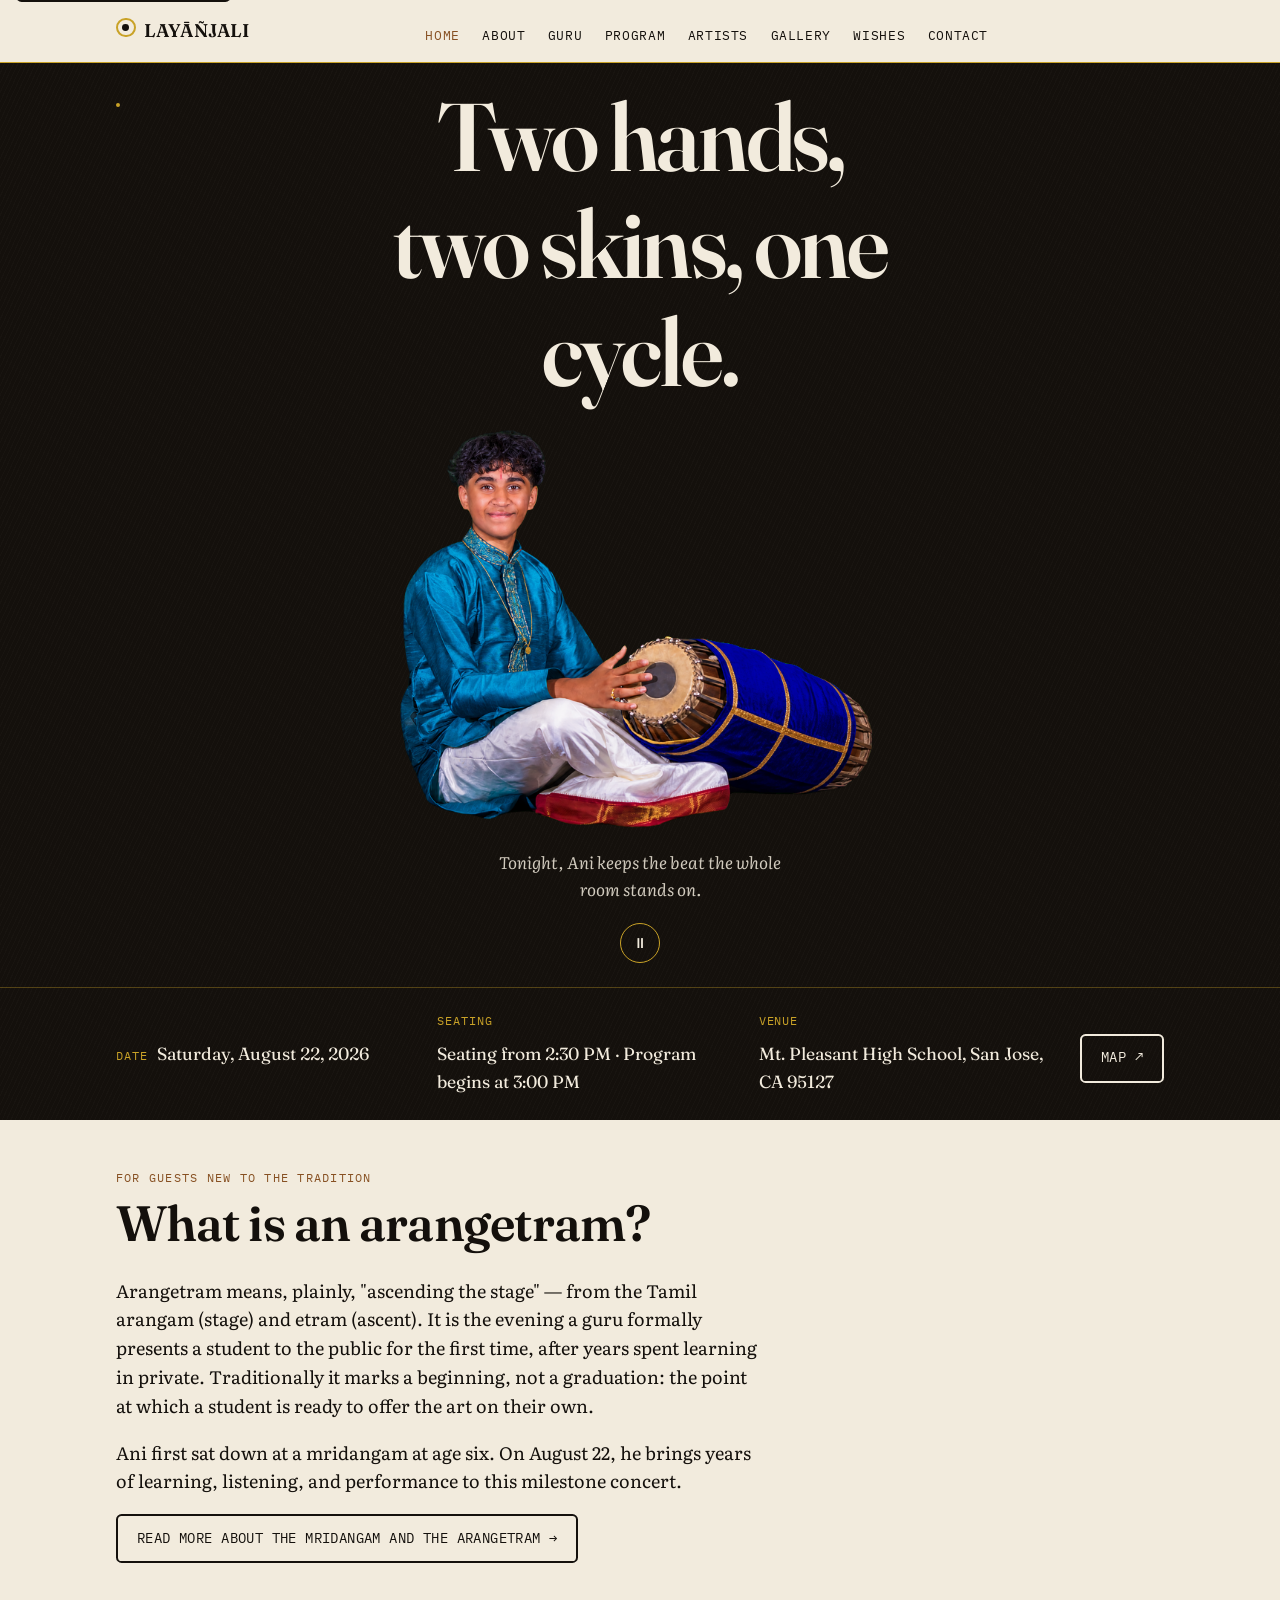
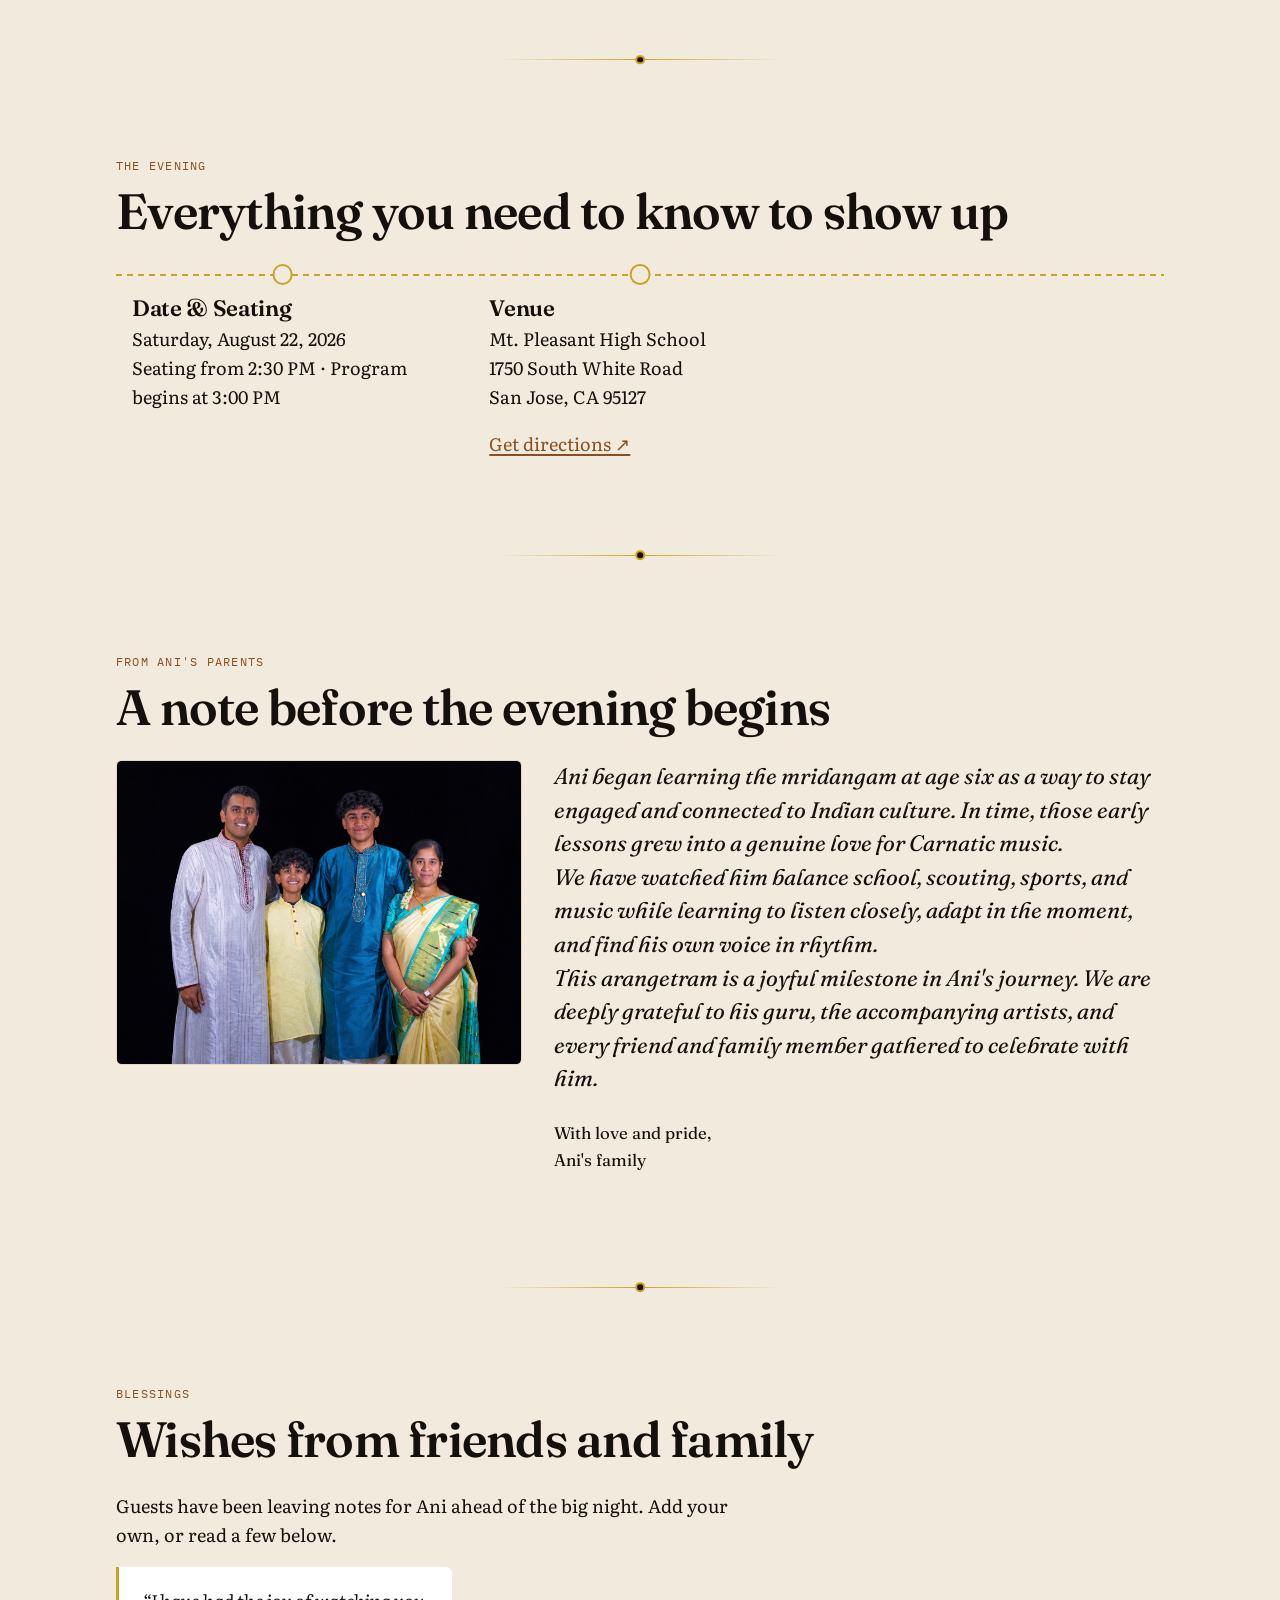
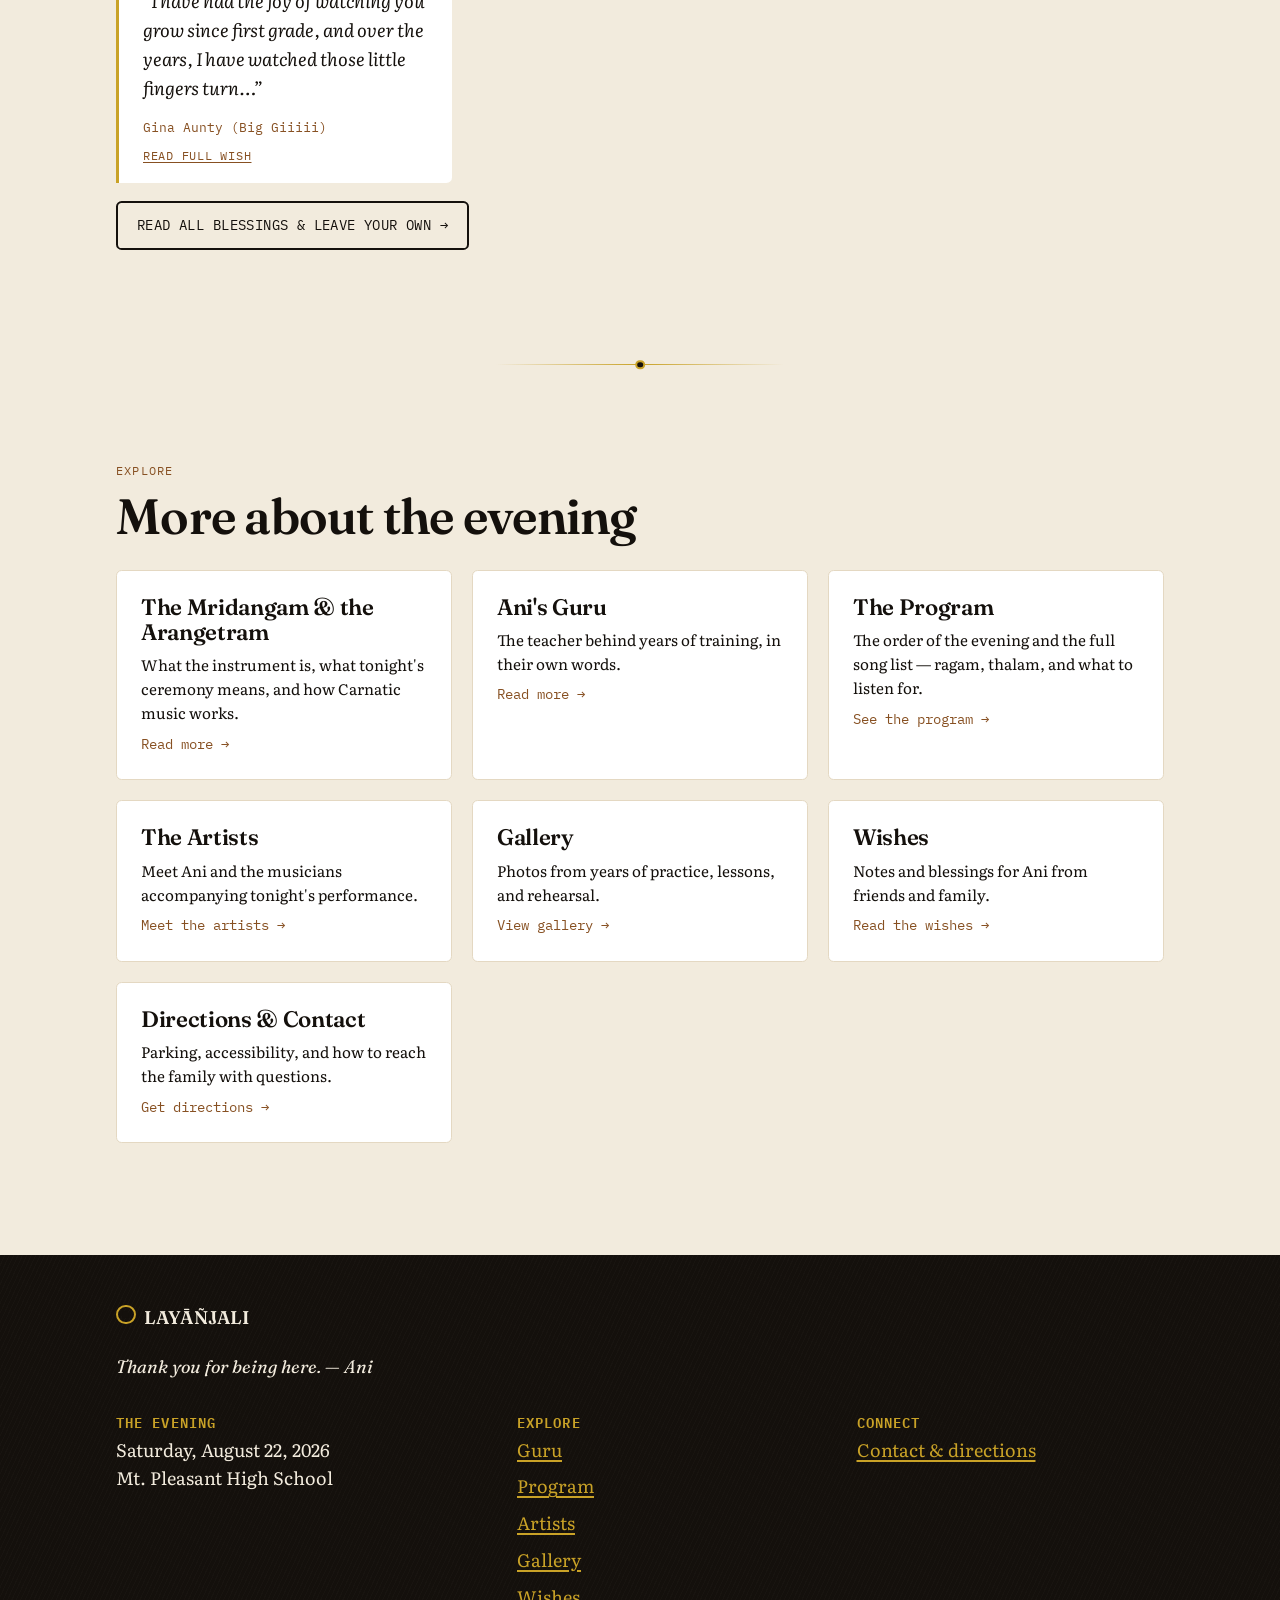
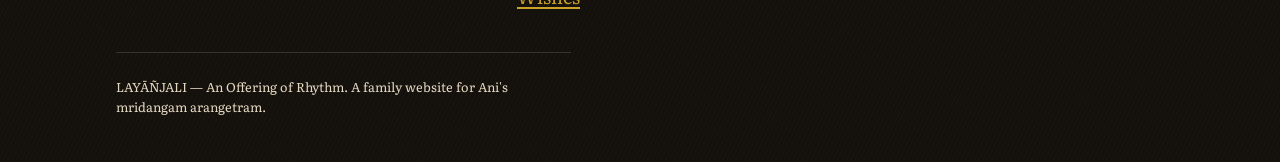
==== commit 2201bc00: "Added Wishes tab" ====
--- a/index.html
+++ b/index.html
@@ -98,6 +98,11 @@
           <p>Photos from years of practice, lessons, and rehearsal.</p>
           <span class="card__arrow">View gallery →</span>
         </a>
+        <a class="card" href="blessings.html">
+          <h3>Wishes</h3>
+          <p>Notes and blessings for Ani from friends and family.</p>
+          <span class="card__arrow">Read the wishes →</span>
+        </a>
         <a class="card" href="contact.html">
           <h3>Directions &amp; Contact</h3>
           <p>Parking, accessibility, and how to reach the family with questions.</p>
@@ -107,10 +112,21 @@
     </section>
   </main>
 
+  <div class="wish-lightbox" id="wish-lightbox" role="dialog" aria-modal="true" aria-label="Wish reader">
+    <button class="wish-lightbox__close" id="wish-lightbox-close"><span class="visually-hidden">Close</span><span aria-hidden="true">&times;</span></button>
+    <button class="wish-lightbox__prev" id="wish-lightbox-prev"><span class="visually-hidden">Previous wish</span><span aria-hidden="true">&larr;</span></button>
+    <button class="wish-lightbox__next" id="wish-lightbox-next"><span class="visually-hidden">Next wish</span><span aria-hidden="true">&rarr;</span></button>
+    <div class="wish-lightbox__panel">
+      <p id="wish-lightbox-text"></p>
+      <cite id="wish-lightbox-cite"></cite>
+    </div>
+  </div>
+
   <footer class="site-footer" id="site-footer"></footer>
 
   <script src="js/content.js"></script>
   <script src="js/render.js"></script>
   <script src="js/main.js"></script>
+  <script src="js/wishes.js"></script>
 </body>
 </html>
--- a/css/style.css
+++ b/css/style.css
@@ -486,7 +486,7 @@
   position: relative;
   display: flex;
   justify-content: center;
-  height: clamp(36rem, 92vw, 44rem);
+  height: clamp(40rem, 92vw, 44rem);
 }
 .hero__slides {
   position: relative;
@@ -539,10 +539,16 @@
   aspect-ratio: 1630 / 965;
   margin-top: -1.5rem;
 }
-@media (max-width: 59.99rem) {
-  .hero__slide[data-slide-index="1"] .hero__text-col {
-    margin-bottom: 0.75rem;
-  }
+.hero__slide[data-slide-index="0"] .hero__text-col {
+  margin-bottom: 0.25rem;
+}
+.hero__slide[data-slide-index="1"] .hero__text-col {
+  margin-bottom: 1.25rem;
+}
+.hero__slide[data-slide-index="1"] .hero__portrait {
+  margin-inline: -1.25rem;
+  width: calc(100% + 2.5rem);
+  max-width: calc(100% + 2.5rem);
 }
 .hero__slide[data-slide-index="2"] .hero__portrait {
   aspect-ratio: 1672 / 941;
@@ -630,7 +636,17 @@
   .hero__stage { height: 50rem; }
   .hero__portrait { width: min(30vw, 320px); }
   .hero__text-col { max-width: 34rem; margin-bottom: -2.5rem; }
-  .hero__slide[data-slide-index="1"] .hero__portrait { margin-top: -4.5rem; }
+  .hero__slide[data-slide-index="0"] .hero__text-col {
+    margin-bottom: 1rem;
+  }
+  .hero__slide[data-slide-index="1"] .hero__text-col {
+    margin-bottom: 0.5rem;
+  }
+  .hero__slide[data-slide-index="1"] .hero__portrait {
+    margin-inline: 0;
+    margin-top: 0;
+    width: min(44vw, 720px);
+  }
   .event-strip .container { grid-template-columns: repeat(3, 1fr) auto; align-items: center; }
 }
 
@@ -770,6 +786,52 @@
 }
 .blessing-card p { margin-bottom: 0.5rem; font-style: italic; }
 .blessing-card cite { font-style: normal; font-family: var(--font-mono); font-size: 0.8rem; color: var(--jackfruit-ink); }
+.blessing-card__open {
+  display: block;
+  margin-top: 0.5rem;
+  padding: 0;
+  border: none;
+  background: none;
+  cursor: pointer;
+  font-family: var(--font-mono);
+  font-size: 0.78rem;
+  text-transform: uppercase;
+  letter-spacing: 0.06em;
+  color: var(--jackfruit-ink);
+  text-decoration: underline;
+  text-underline-offset: 0.2em;
+}
+
+/* Wish lightbox — full-screen reader for a wish, opened from a blessing card */
+.wish-lightbox {
+  position: fixed; inset: 0; background: rgba(20,16,12,0.94);
+  display: none; align-items: center; justify-content: center;
+  z-index: 300; padding: 1.5rem;
+}
+.wish-lightbox.is-open { display: flex; }
+.wish-lightbox__panel {
+  background: var(--chalk);
+  border-radius: var(--radius);
+  max-width: 40rem;
+  max-height: 80vh;
+  overflow-y: auto;
+  padding: 2.5rem;
+}
+.wish-lightbox__panel p { font-style: italic; font-size: 1.1rem; max-width: none; }
+.wish-lightbox__panel cite { display: block; margin-top: 1rem; font-style: normal; font-family: var(--font-mono); font-size: 0.85rem; color: var(--jackfruit-ink); }
+.wish-lightbox__close, .wish-lightbox__prev, .wish-lightbox__next {
+  position: absolute;
+  background: none;
+  border: 2px solid var(--chalk);
+  color: var(--chalk);
+  border-radius: 999px;
+  width: 2.75rem; height: 2.75rem;
+  font-size: 1.2rem;
+  cursor: pointer;
+}
+.wish-lightbox__close { top: 1rem; right: 1rem; }
+.wish-lightbox__prev { left: 1rem; top: 50%; transform: translateY(-50%); }
+.wish-lightbox__next { right: 1rem; top: 50%; transform: translateY(-50%); }
 
 /* Program */
 .program-order { list-style: none; margin: 0; padding: 0; }
@@ -868,6 +930,11 @@
   display: grid;
   gap: 2rem;
 }
+.guru-hero__photo-stack {
+  display: grid;
+  gap: 1rem;
+  max-width: 26rem;
+}
 .guru-hero__photo {
   width: 100%;
   height: auto;
@@ -876,6 +943,11 @@
   border: 1px solid var(--chalk-dim);
 }
 @media (min-width: 55rem) { .guru-hero { grid-template-columns: 0.8fr 1.2fr; align-items: start; } }
+.guru-hero--secondary {
+  margin-top: 2rem;
+  padding-top: 2rem;
+  border-top: 1px solid var(--chalk-dim);
+}
 .guru-quote {
   background: var(--syahi);
   color: var(--chalk);
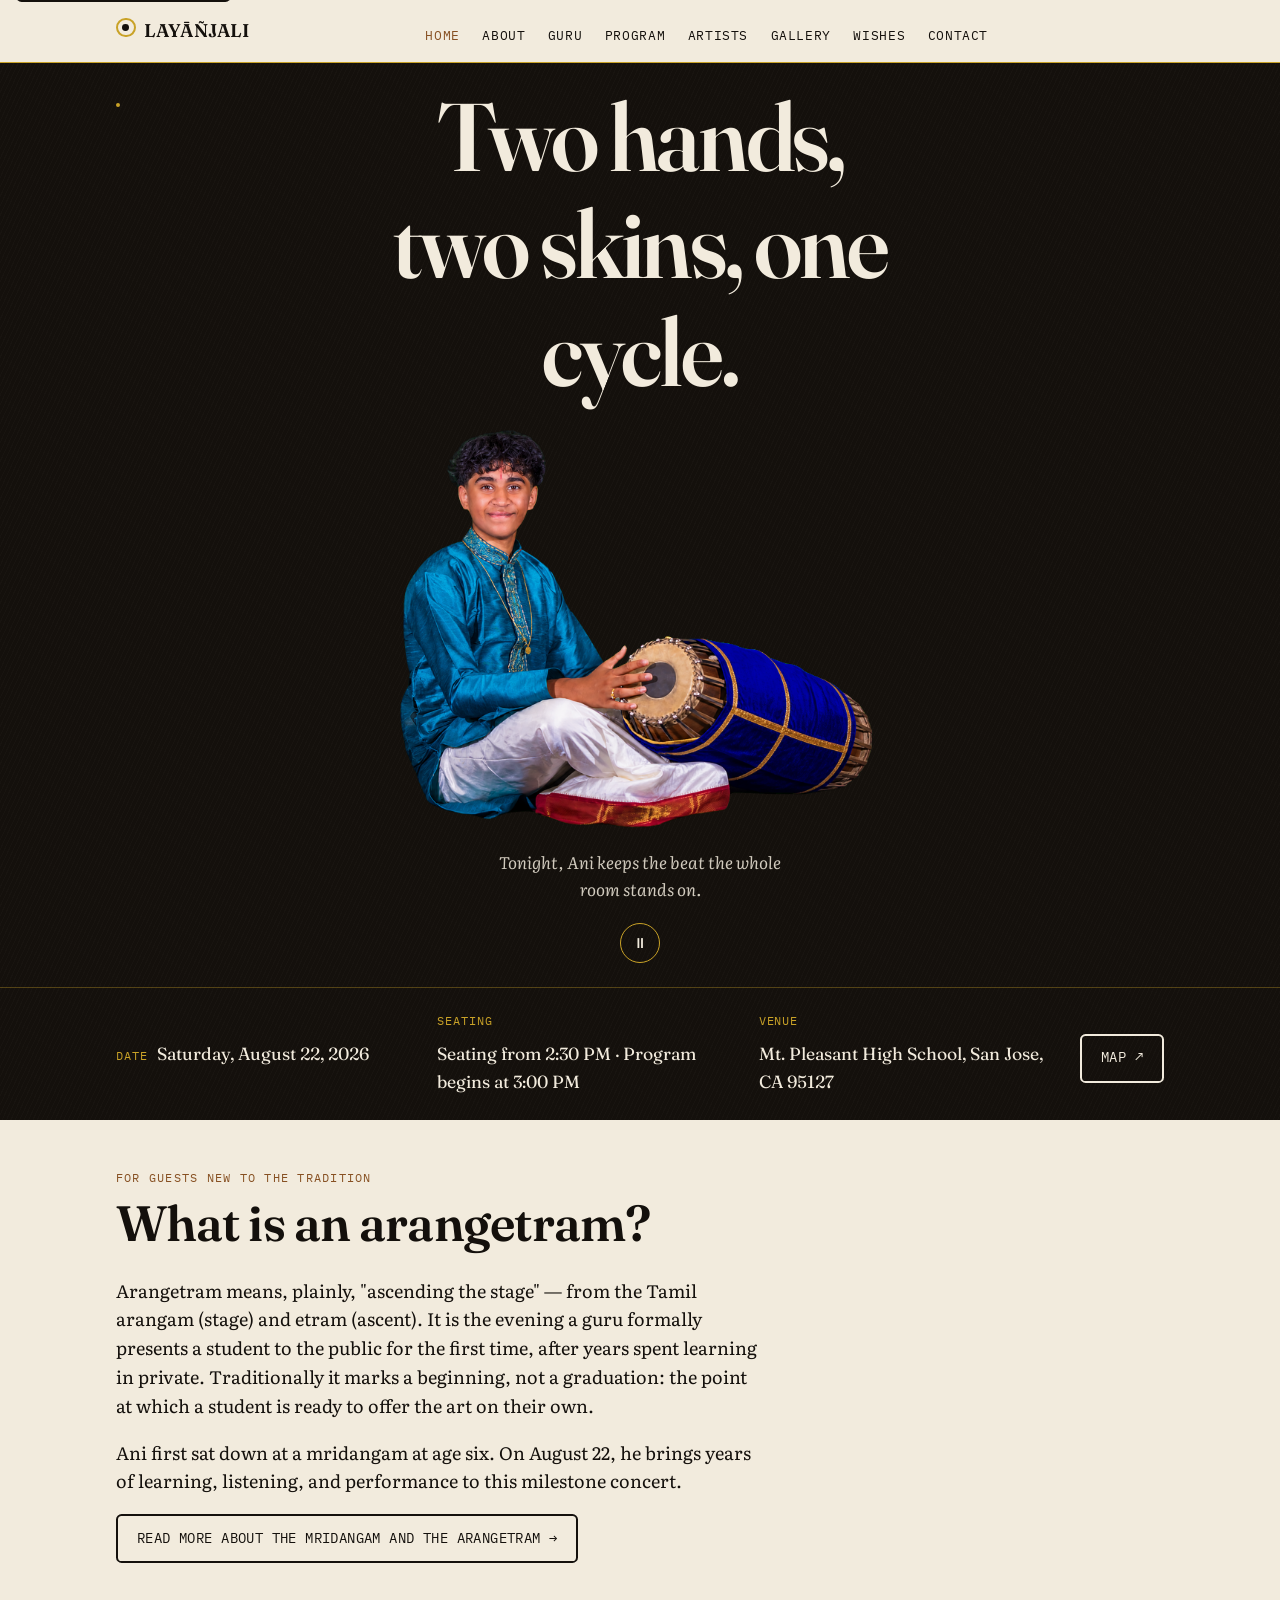
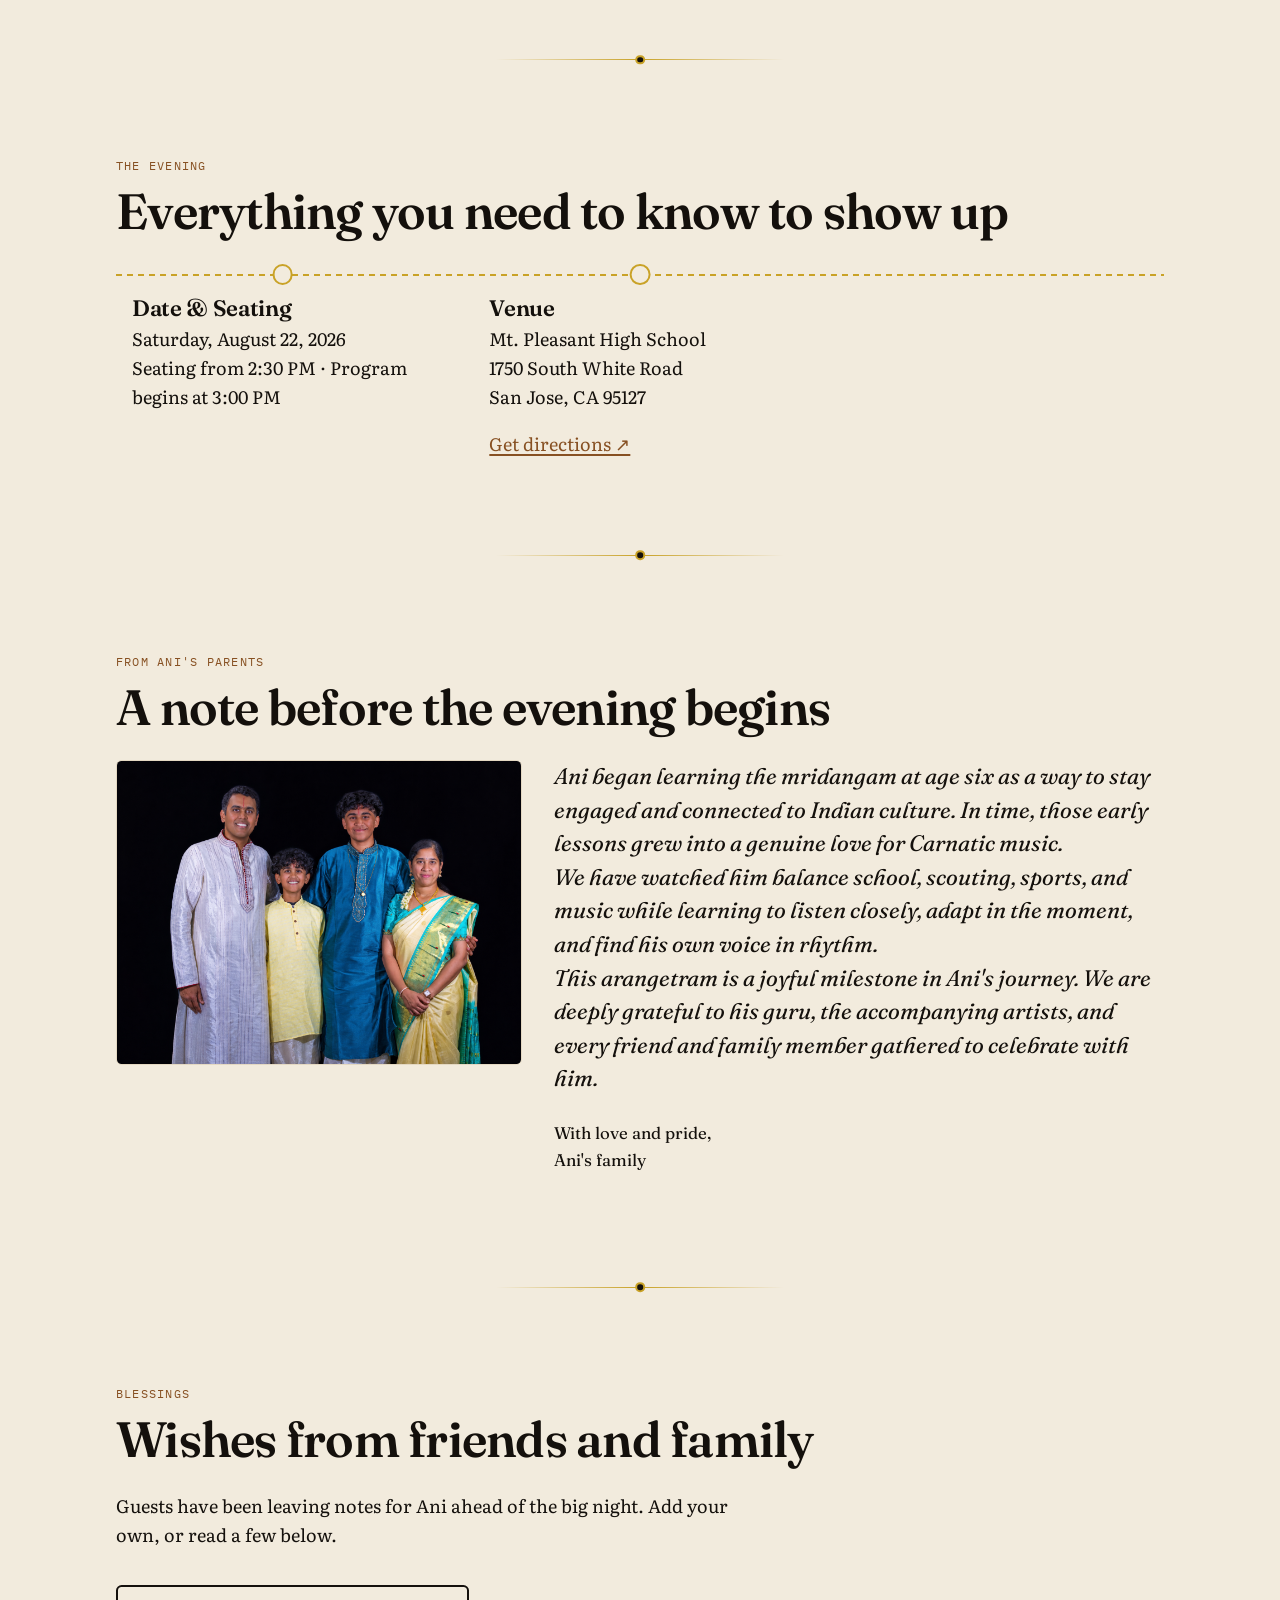
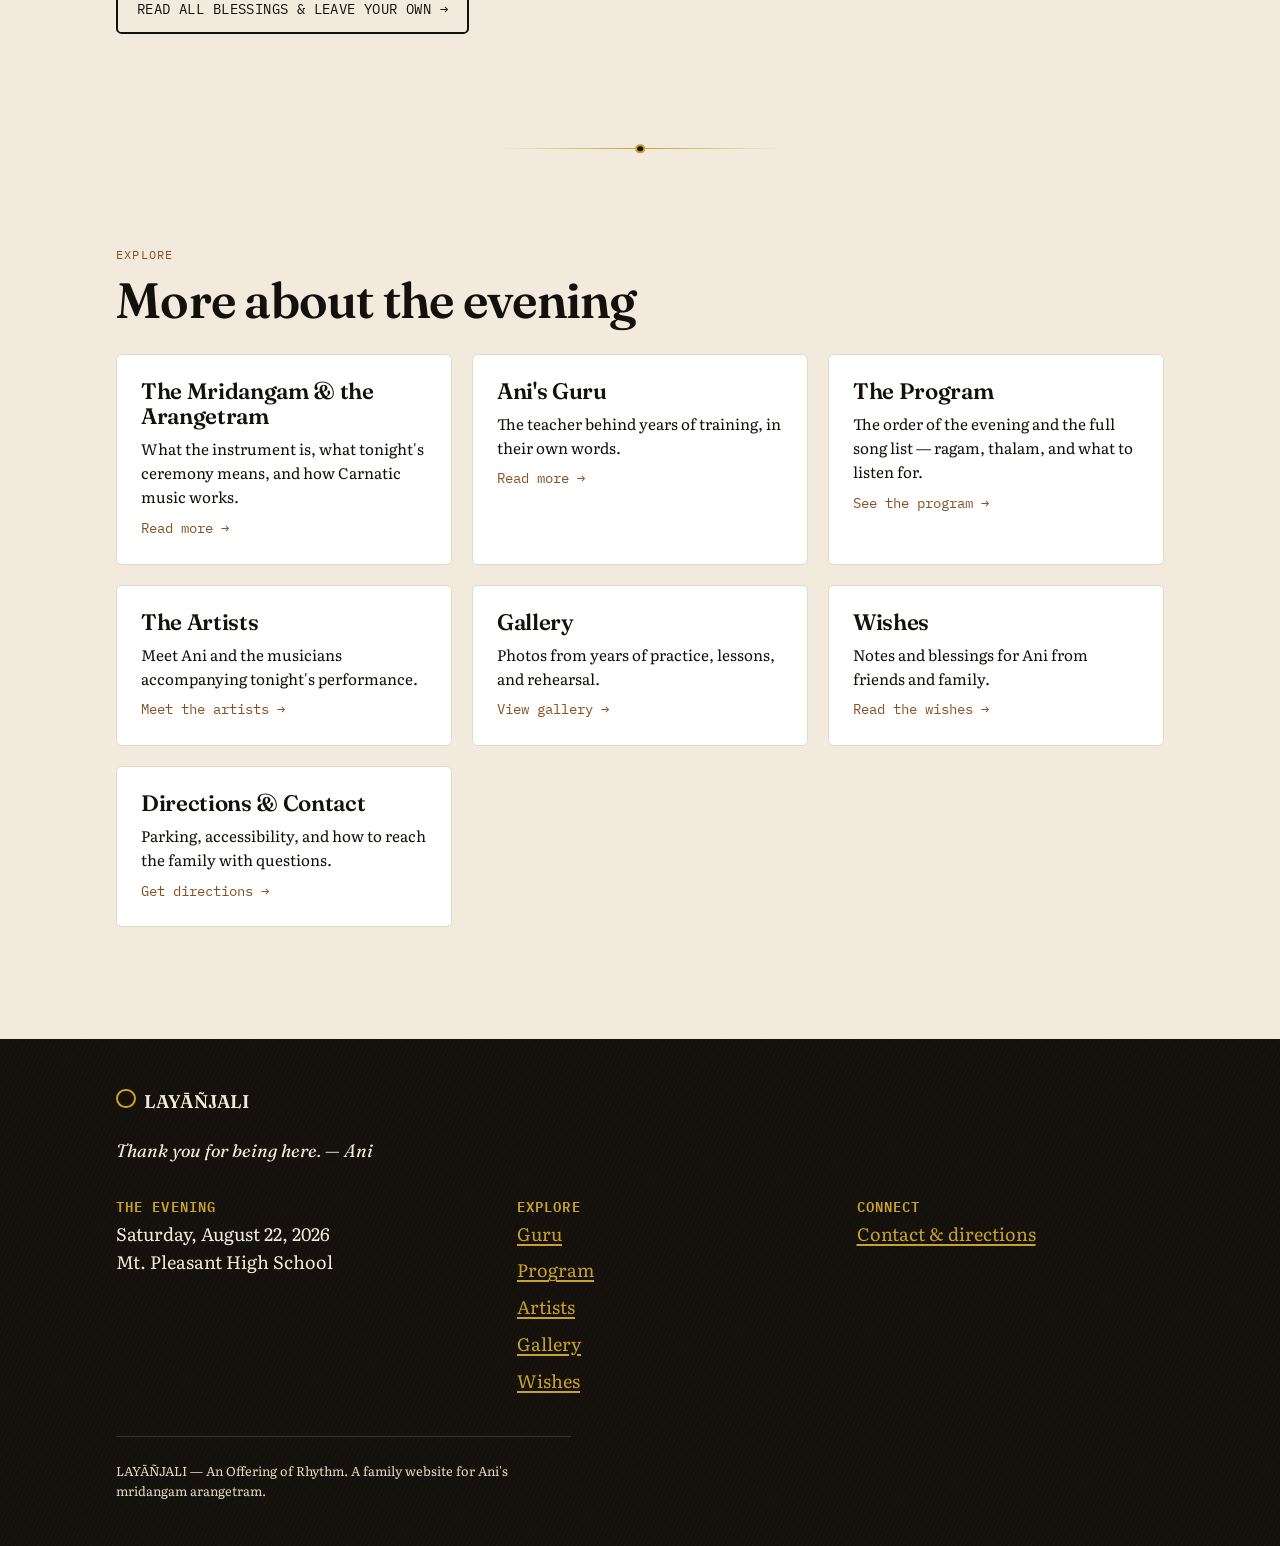
==== commit 43e7eeb3: "Removed existing wishes" ====
--- a/css/style.css
+++ b/css/style.css
@@ -802,6 +802,66 @@
   text-underline-offset: 0.2em;
 }
 
+/* Blessings toolbar — the "+ Leave a wish" trigger above the guestbook list */
+.blessings-toolbar {
+  display: flex;
+  justify-content: flex-end;
+  margin-bottom: 1.25rem;
+}
+
+/* Wish submit modal — a form dialog matching the wish-lightbox reader idiom */
+.wish-submit {
+  position: fixed; inset: 0; background: rgba(20,16,12,0.94);
+  display: none; align-items: center; justify-content: center;
+  z-index: 300; padding: 1.5rem;
+}
+.wish-submit[hidden] { display: none; }
+.wish-submit.is-open { display: flex; }
+.wish-submit__panel {
+  background: var(--chalk);
+  border-radius: var(--radius);
+  max-width: 32rem;
+  width: 100%;
+  max-height: 85vh;
+  overflow-y: auto;
+  padding: 2.5rem;
+  position: relative;
+}
+.wish-submit__panel h2 { margin-bottom: 0.5rem; }
+.wish-submit__close {
+  position: absolute;
+  top: 1rem;
+  right: 1rem;
+  background: none;
+  border: 2px solid var(--syahi);
+  color: var(--syahi);
+  border-radius: 999px;
+  width: 2.5rem;
+  height: 2.5rem;
+  font-size: 1.1rem;
+  cursor: pointer;
+}
+.wish-submit__actions { margin-top: 1.5rem; }
+.wish-submit__actions .btn { width: 100%; justify-content: center; }
+.wish-submit__actions .btn[disabled] { opacity: 0.6; cursor: not-allowed; }
+#wish-submit-status { min-height: 1.2em; }
+#wish-submit-status.is-error { color: var(--kumkum); }
+#wish-submit-status.is-success { color: var(--jackfruit-ink); }
+@media (max-width: 26rem) {
+  .wish-submit { padding: 0.75rem; }
+  .wish-submit__panel { padding: 1.5rem; }
+}
+
+/* Honeypot — present in the DOM for bots, invisible and unreachable for people */
+.wish-honeypot {
+  position: absolute;
+  width: 1px; height: 1px;
+  overflow: hidden;
+  clip: rect(0 0 0 0);
+  white-space: nowrap;
+  border: 0; padding: 0; margin: -1px;
+}
+
 /* Wish lightbox — full-screen reader for a wish, opened from a blessing card */
 .wish-lightbox {
   position: fixed; inset: 0; background: rgba(20,16,12,0.94);
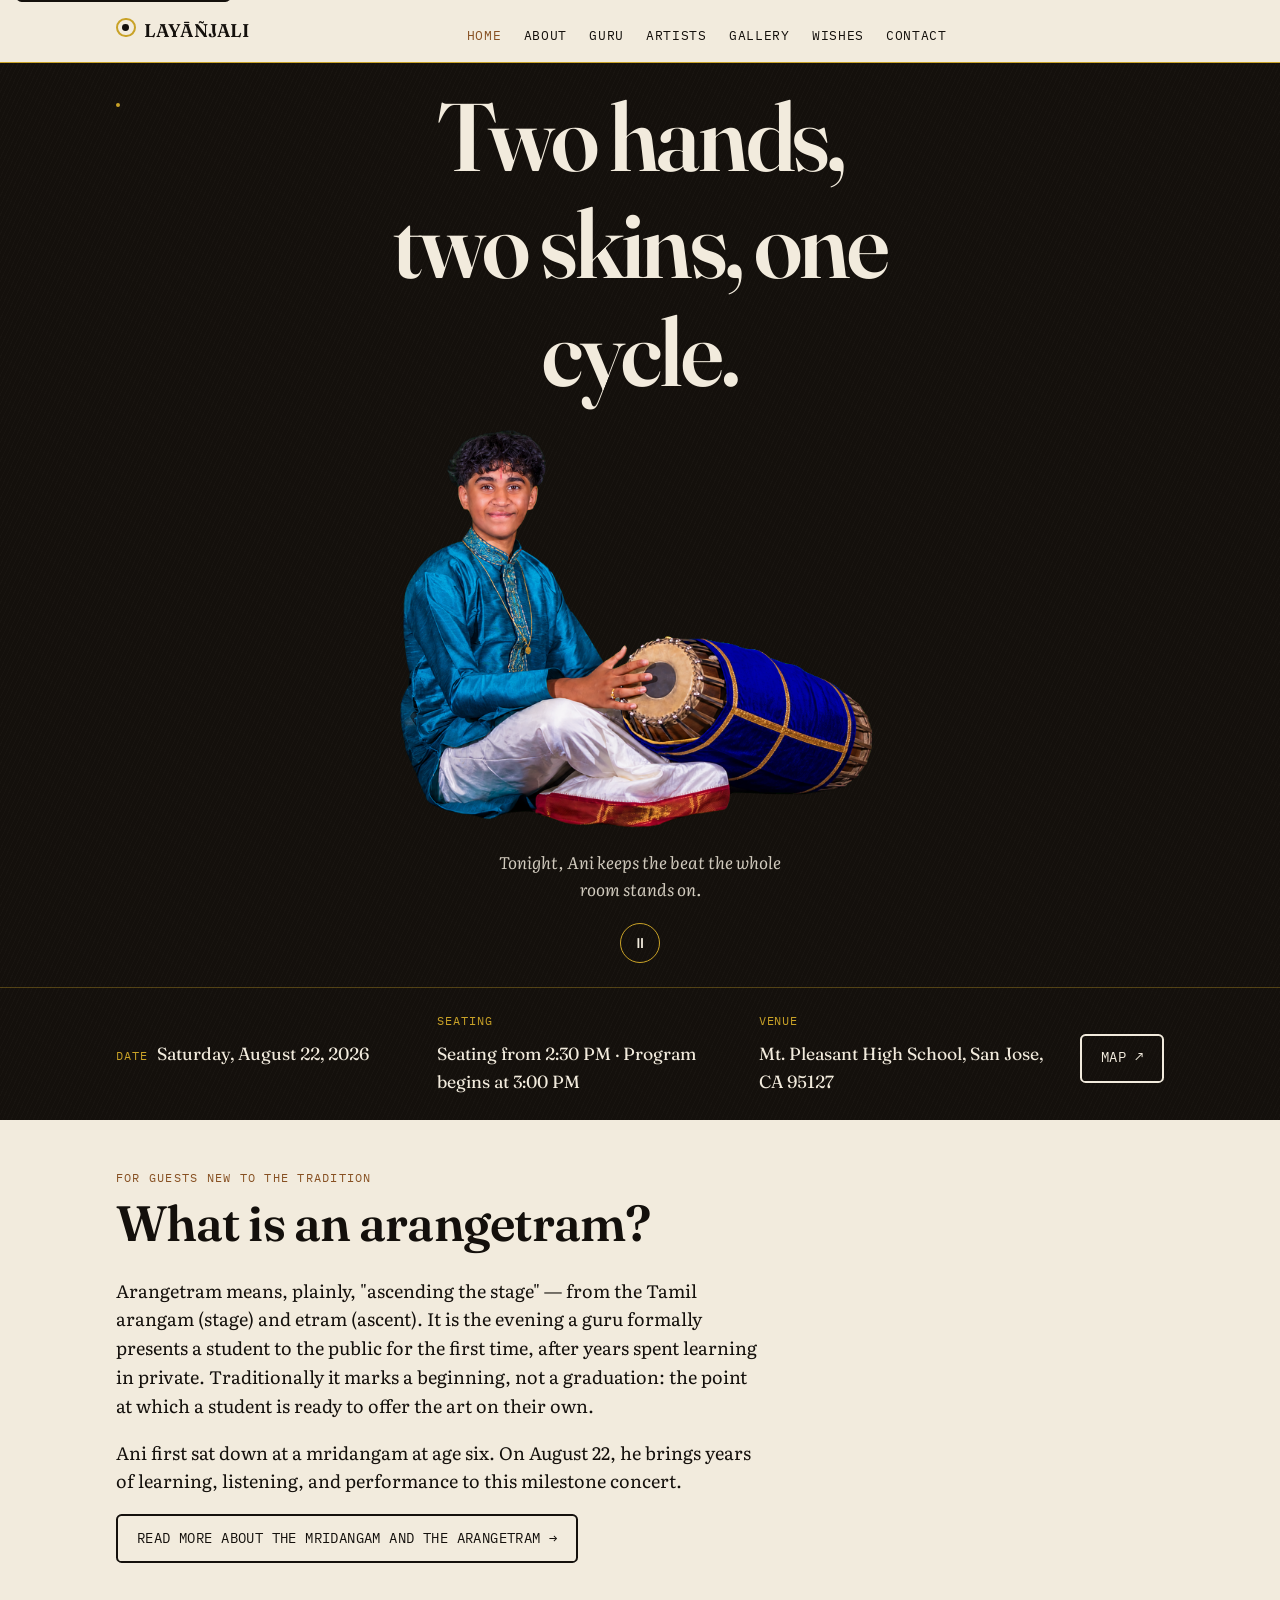
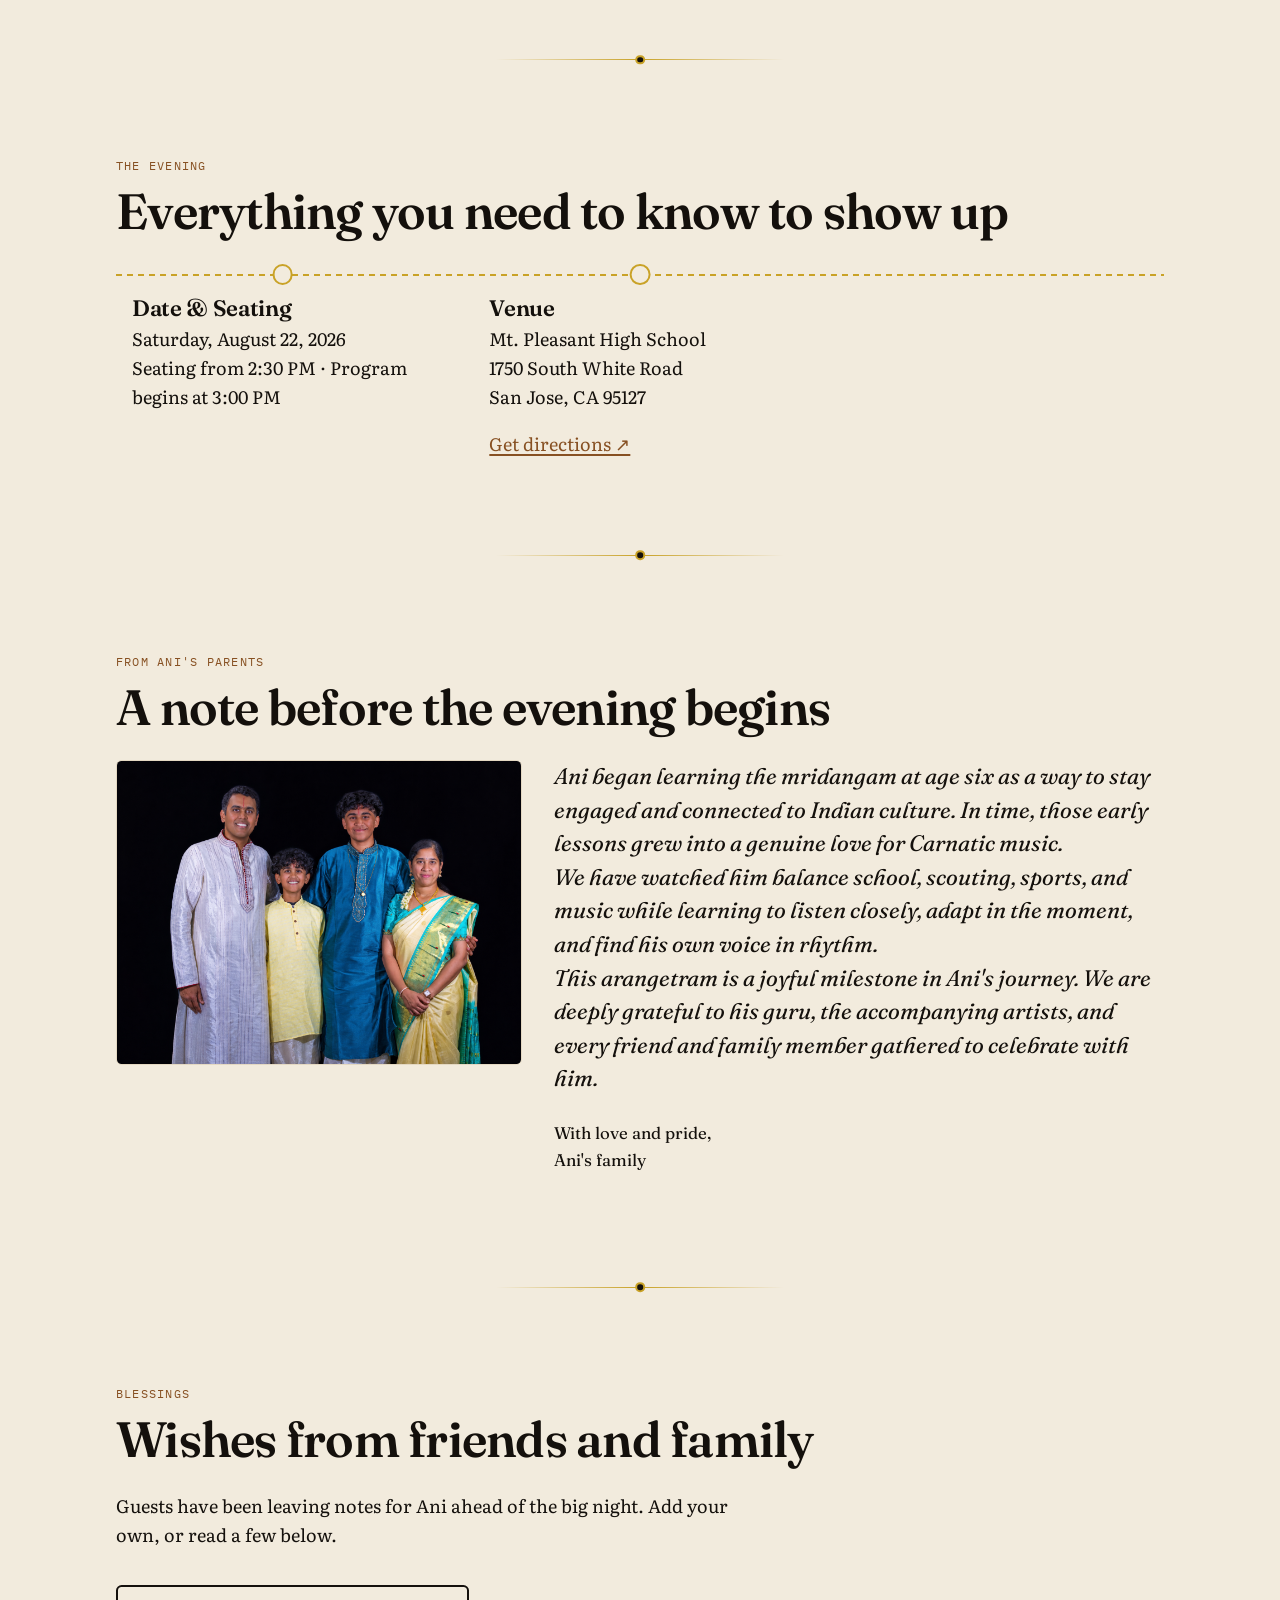
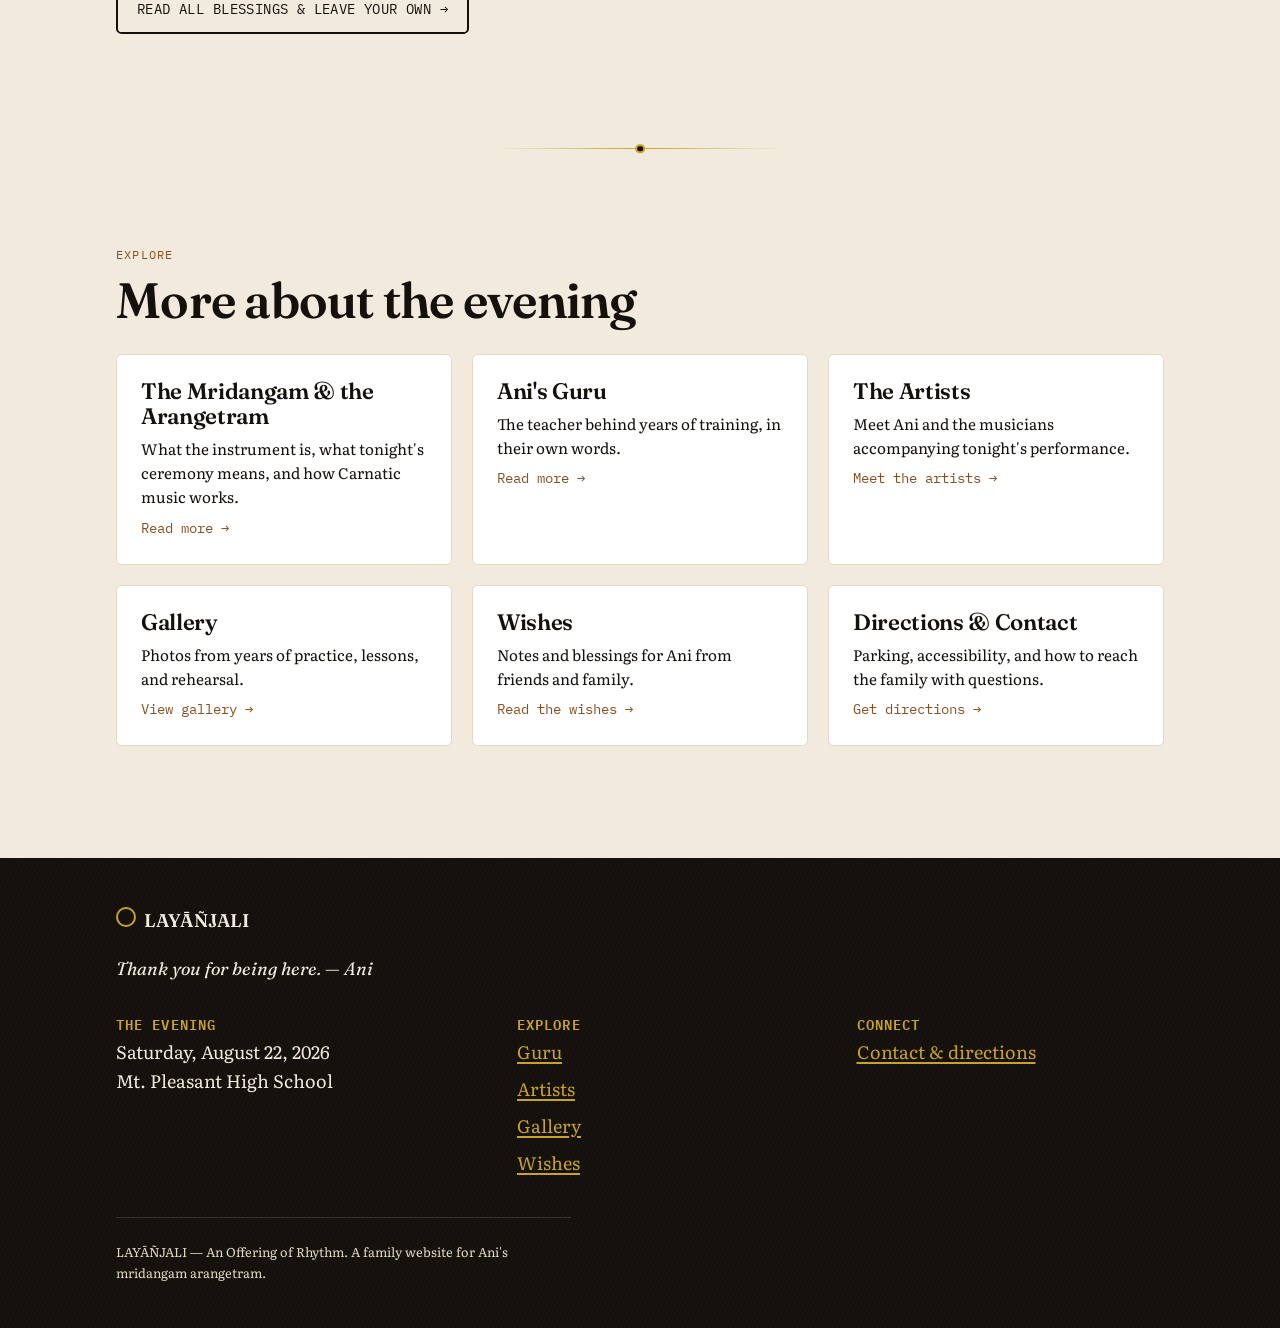
==== commit 5ce17289: "Removed program tab" ====
--- a/index.html
+++ b/index.html
@@ -83,11 +83,6 @@
           <p>The teacher behind years of training, in their own words.</p>
           <span class="card__arrow">Read more →</span>
         </a>
-        <a class="card" href="program.html">
-          <h3>The Program</h3>
-          <p>The order of the evening and the full song list — ragam, thalam, and what to listen for.</p>
-          <span class="card__arrow">See the program →</span>
-        </a>
         <a class="card" href="artists.html">
           <h3>The Artists</h3>
           <p>Meet Ani and the musicians accompanying tonight's performance.</p>
--- a/css/style.css
+++ b/css/style.css
@@ -879,6 +879,8 @@
 }
 .wish-lightbox__panel p { font-style: italic; font-size: 1.1rem; max-width: none; }
 .wish-lightbox__panel cite { display: block; margin-top: 1rem; font-style: normal; font-family: var(--font-mono); font-size: 0.85rem; color: var(--jackfruit-ink); }
+#person-lightbox-instrument { margin-bottom: 1rem; }
+#person-lightbox-bio p { font-style: normal; font-size: 1rem; max-width: none; }
 .wish-lightbox__close, .wish-lightbox__prev, .wish-lightbox__next {
   position: absolute;
   background: none;
@@ -985,6 +987,21 @@
   color: var(--jackfruit-ink);
 }
 .person-card p { text-align: left; margin-top: 0.75rem; font-size: 0.92rem; }
+.person-card__open {
+  display: block;
+  margin-top: 0.5rem;
+  padding: 0;
+  border: none;
+  background: none;
+  cursor: pointer;
+  font-family: var(--font-mono);
+  font-size: 0.78rem;
+  text-transform: uppercase;
+  letter-spacing: 0.06em;
+  color: var(--jackfruit-ink);
+  text-decoration: underline;
+  text-underline-offset: 0.2em;
+}
 
 .guru-hero {
   display: grid;
